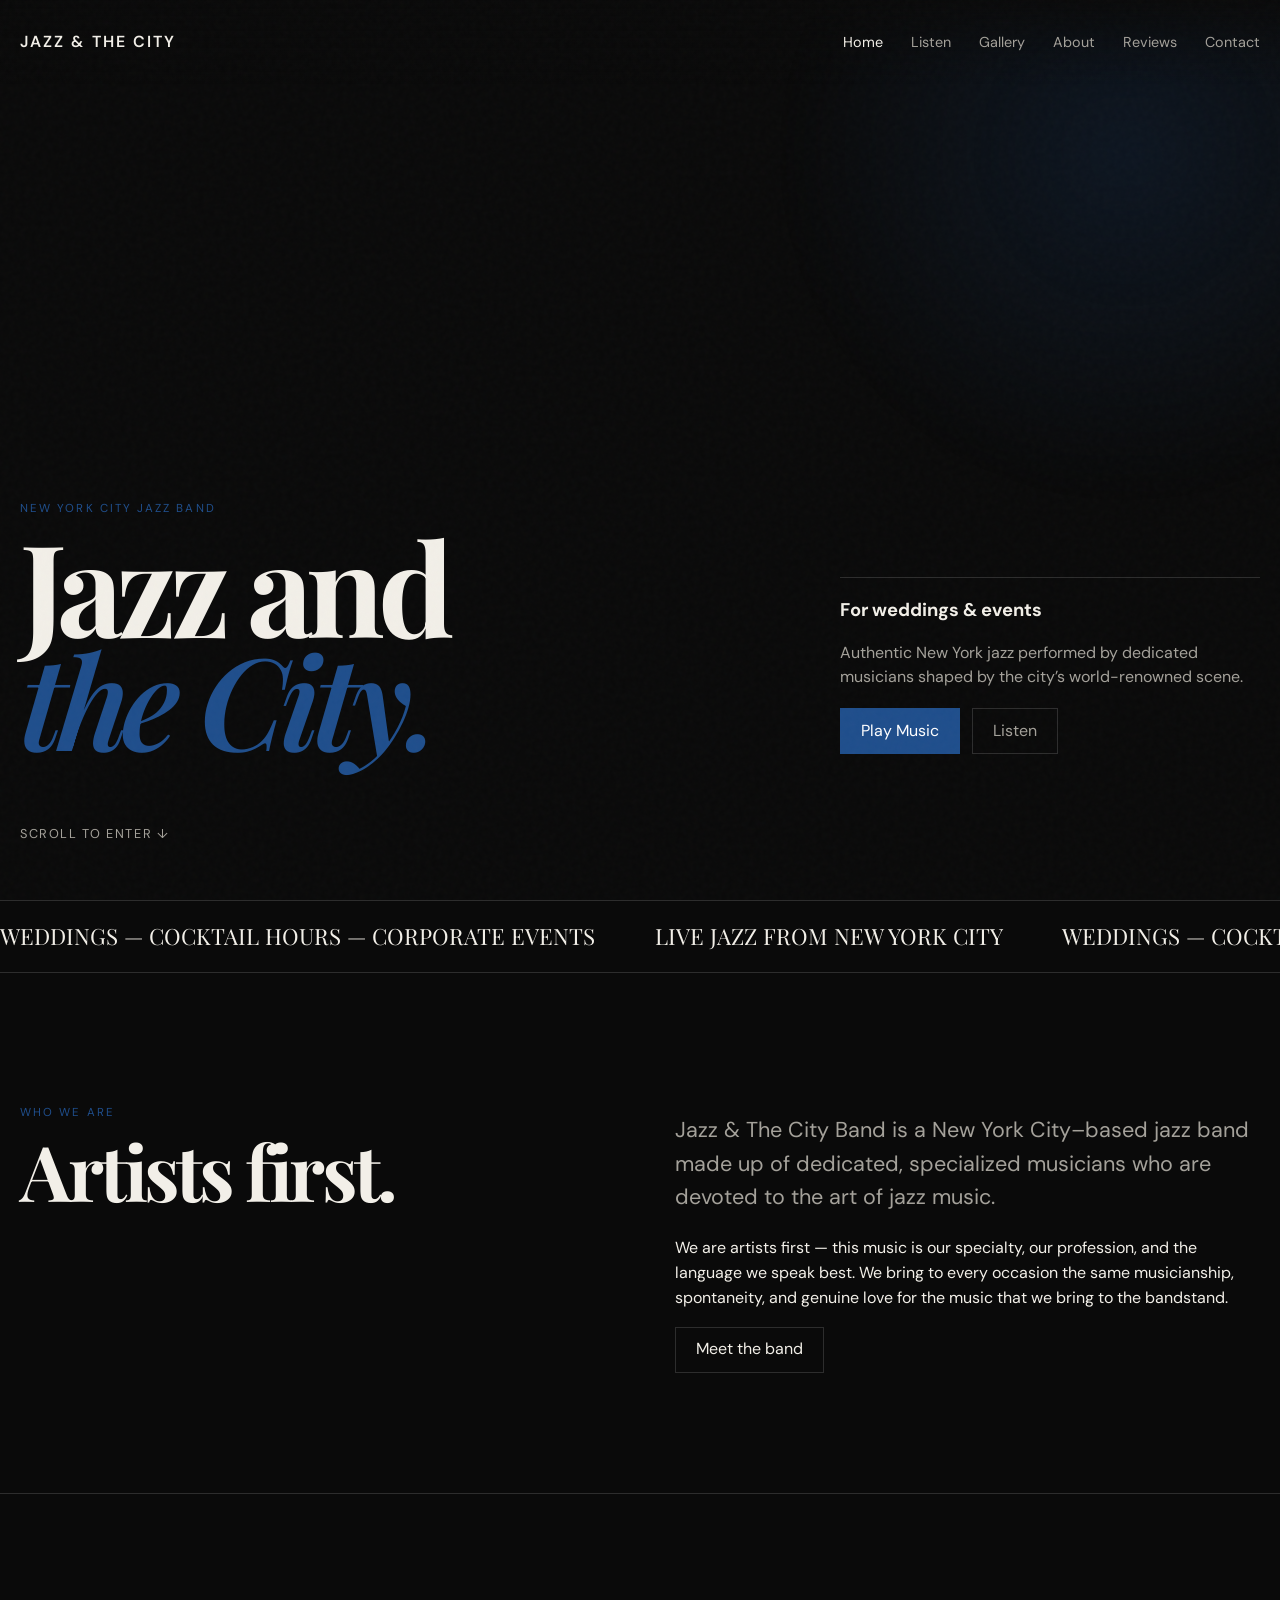
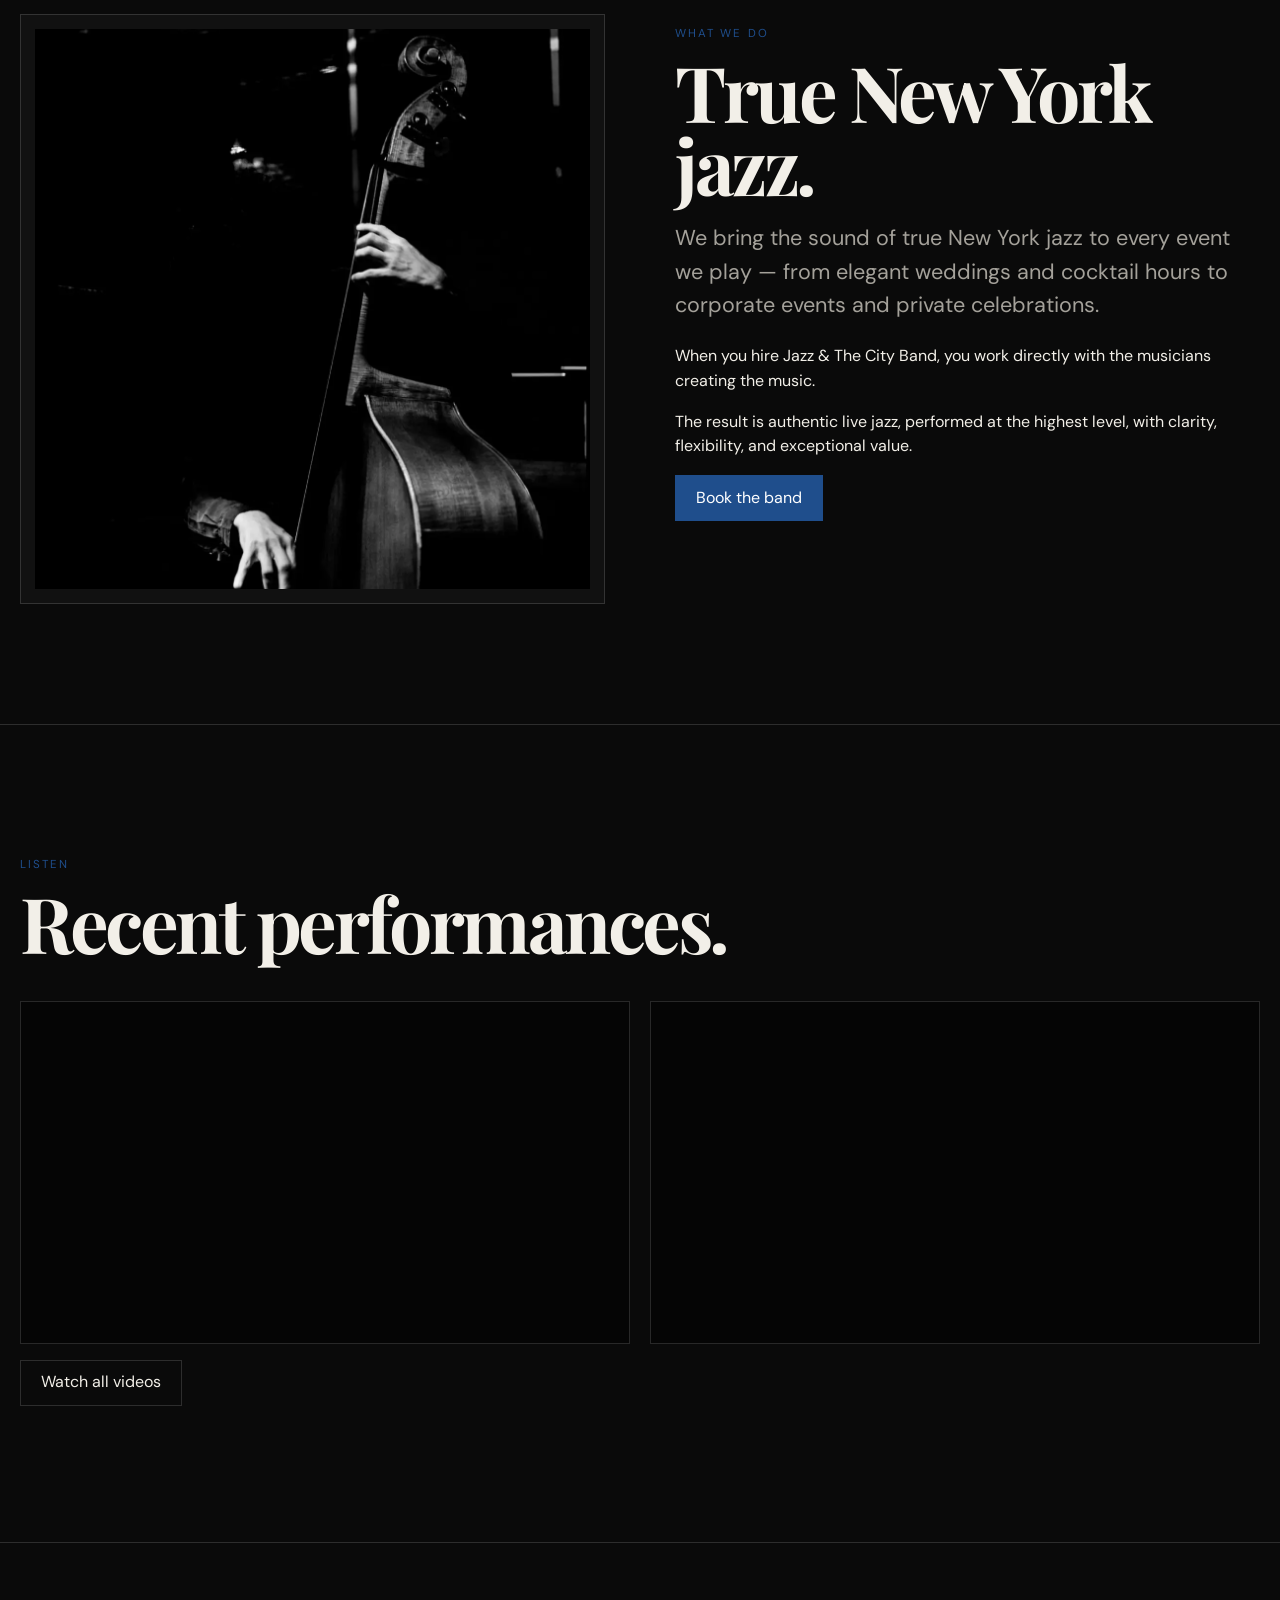
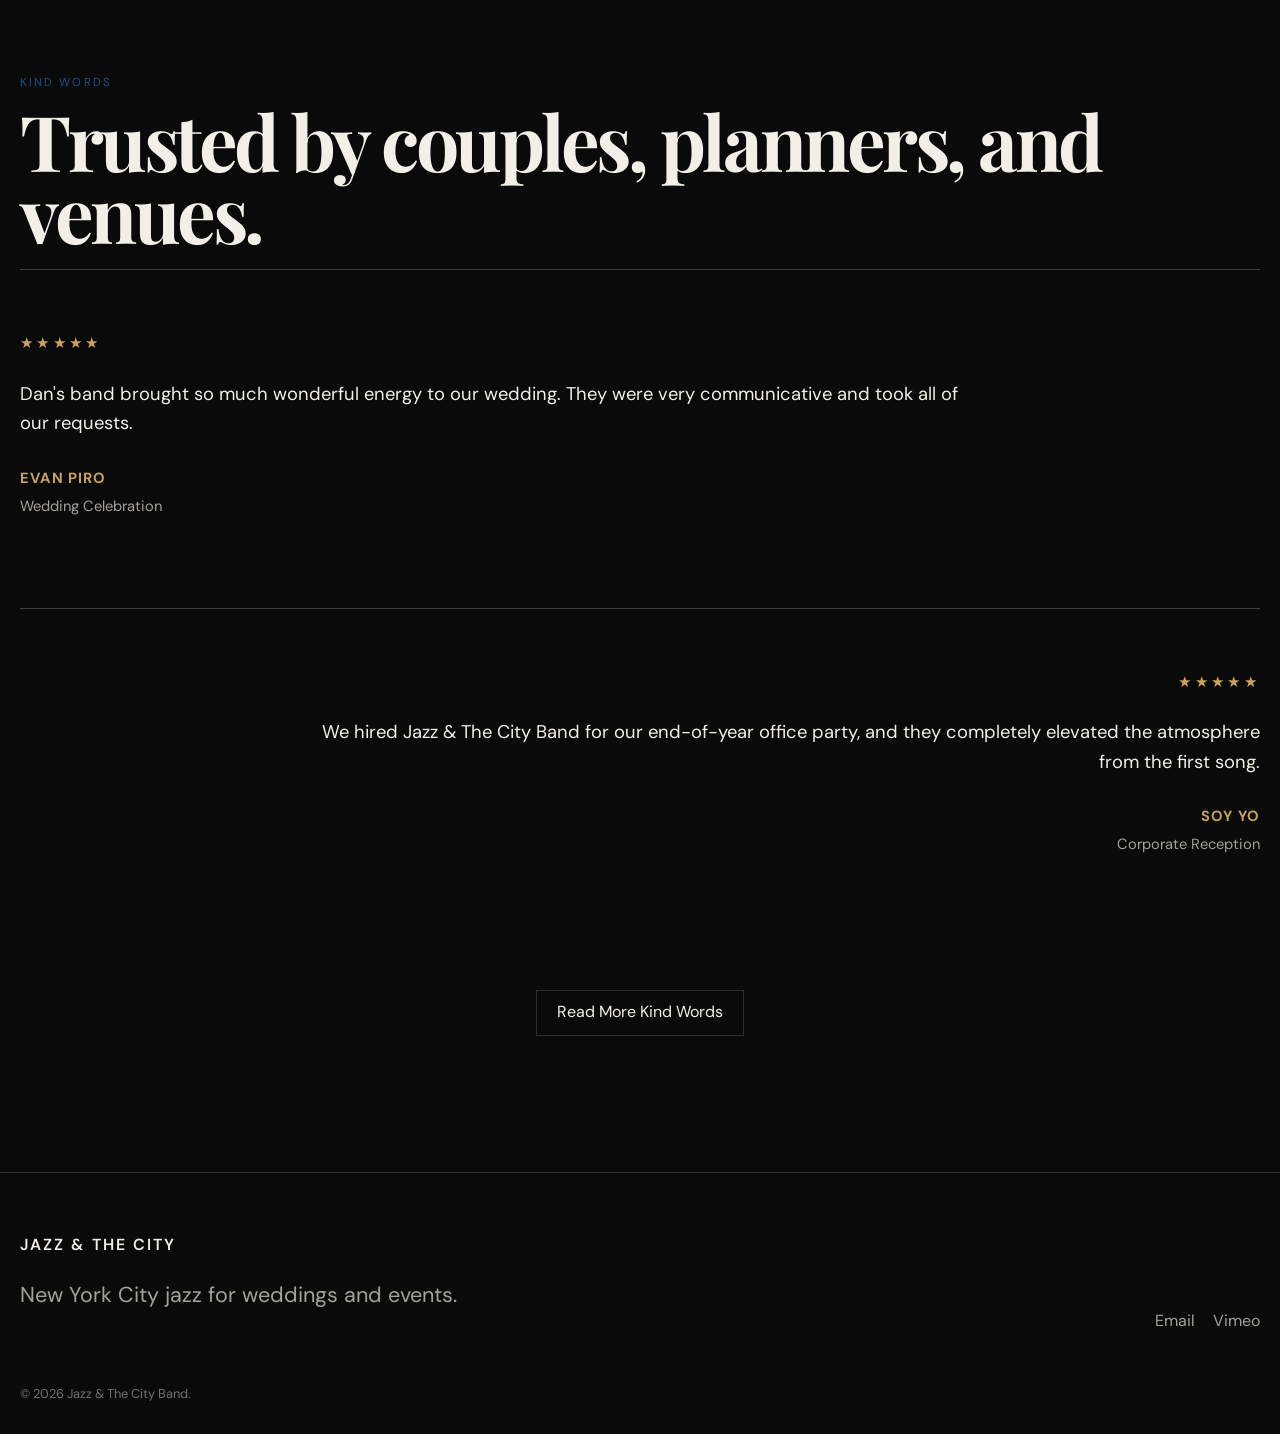
==== index.html @ 4d772189 "Implement responsive hero video functionality Add script to manage hero video playback based on scre" ====
<!doctype html>
<html lang="en">
<head>
  <meta charset="utf-8">

  <meta
    name="viewport"
    content="width=device-width, initial-scale=1, viewport-fit=cover"
  >

  <title>
    Jazz & The City Band | NYC Jazz Band for Weddings & Events
  </title>

  <meta
    name="description"
    content="Jazz & The City Band provides authentic live New York jazz for weddings, cocktail hours, corporate events, and private celebrations throughout NYC and the surrounding area."
  >

  <meta name="robots" content="index, follow">

  <link
    rel="canonical"
    href="https://jazzandthecityband.com/"
  >

  <meta name="theme-color" content="#071b33">

  <!-- Open Graph metadata -->
  <meta property="og:type" content="website">

  <meta
    property="og:site_name"
    content="Jazz & The City Band"
  >

  <meta
    property="og:locale"
    content="en_US"
  >

  <meta
    property="og:url"
    content="https://jazzandthecityband.com/"
  >

  <meta
    property="og:title"
    content="Jazz & The City Band | NYC Jazz for Weddings & Events"
  >

  <meta
    property="og:description"
    content="Authentic New York jazz performed by dedicated musicians for weddings, cocktail hours, corporate events, and private celebrations."
  >

  <!-- Social sharing metadata -->
  <meta
    name="twitter:card"
    content="summary"
  >

  <meta
    name="twitter:title"
    content="Jazz & The City Band | NYC Jazz for Weddings & Events"
  >

  <meta
    name="twitter:description"
    content="Authentic New York jazz for weddings, cocktail hours, corporate events, and private celebrations."
  >

  <!-- Structured data -->
  <script type="application/ld+json">
  {
    "@context": "https://schema.org",
    "@graph": [
      {
        "@type": "MusicGroup",
        "@id": "https://jazzandthecityband.com/#musicgroup",
        "name": "Jazz & The City Band",
        "alternateName": "Jazz And The City Band",
        "url": "https://jazzandthecityband.com/",
        "description": "A New York City jazz ensemble performing authentic live jazz for weddings, cocktail hours, corporate events, and private celebrations.",
        "email": "JazzAndTheCityBand@gmail.com",
        "genre": [
          "Jazz",
          "Swing",
          "Bebop",
          "Traditional Jazz"
        ],
        "areaServed": [
          {
            "@type": "City",
            "name": "New York City"
          },
          {
            "@type": "AdministrativeArea",
            "name": "Long Island"
          },
          {
            "@type": "AdministrativeArea",
            "name": "New York Metropolitan Area"
          }
        ],
        "sameAs": [
          "https://www.google.com/maps/place/Jazz+And+The+City+Band/@40.7705108,-74.890124,8z/data=!3m1!4b1!4m6!3m5!1s0x25c76c343c19d99b:0xcf162343d73b14ca!8m2!3d40.778052!4d-73.5683375!16s%2Fg%2F11ywnckj9x?entry=ttu"
        ],
        "contactPoint": {
          "@type": "ContactPoint",
          "contactType": "booking inquiries",
          "email": "JazzAndTheCityBand@gmail.com",
          "areaServed": "US",
          "availableLanguage": "English"
        }
      },
      {
        "@type": "WebSite",
        "@id": "https://jazzandthecityband.com/#website",
        "url": "https://jazzandthecityband.com/",
        "name": "Jazz & The City Band",
        "description": "New York City jazz for weddings, cocktail hours, corporate events, and private celebrations.",
        "publisher": {
          "@id": "https://jazzandthecityband.com/#musicgroup"
        },
        "inLanguage": "en-US"
      },
      {
        "@type": "WebPage",
        "@id": "https://jazzandthecityband.com/#webpage",
        "url": "https://jazzandthecityband.com/",
        "name": "Jazz & The City Band | NYC Jazz Band for Weddings & Events",
        "description": "Jazz & The City Band provides authentic live New York jazz for weddings, cocktail hours, corporate events, and private celebrations throughout NYC and the surrounding area.",
        "isPartOf": {
          "@id": "https://jazzandthecityband.com/#website"
        },
        "about": {
          "@id": "https://jazzandthecityband.com/#musicgroup"
        },
        "inLanguage": "en-US"
      }
    ]
  }
  </script>

  <link rel="stylesheet" href="assets/css/styles.css">
</head>

<body>
  <header class="site-header">
    <div class="container nav">
      <a
        class="logo"
        href="index.html"
        aria-label="Jazz & The City Band homepage"
      >
        Jazz & The City
      </a>

      <nav
        id="site-navigation"
        class="nav-links"
        aria-label="Main navigation"
      >
        <a
          class="active"
          href="index.html"
          aria-current="page"
        >
          Home
        </a>

        <a href="music.html">Listen</a>
        <a href="gallery.html">Gallery</a>
        <a href="about.html">About</a>
        <a href="reviews.html">Reviews</a>
        <a href="contact.html">Contact</a>
      </nav>

      <button
        class="menu-btn"
        type="button"
        aria-expanded="false"
        aria-controls="site-navigation"
        aria-label="Open menu"
      >
        ☰
      </button>
    </div>
  </header>

  <main>
    <section class="hero">
     <video
  class="hero-video"
  autoplay
  muted
  loop
  playsinline
  preload="none"
  data-desktop-src="assets/video/hero-video.mp4"
  aria-hidden="true"
></video>

      <div
        class="hero-video-overlay"
        aria-hidden="true"
      ></div>

      <div class="container">
        <div class="hero-grid">
          <div class="hero-copy reveal">
            <p class="eyebrow">
              New York City jazz band
            </p>

            <h1 class="display">
              Jazz and<br>
              <em>the City.</em>
            </h1>
          </div>

          <div class="hero-meta reveal">
            <strong>
              For weddings & events
            </strong>

            <p>
              Authentic New York jazz performed by dedicated musicians shaped by the city’s world-renowned scene.
            </p>

            <div class="hero-actions">
              <button
                class="btn primary hero-music-button"
                type="button"
                aria-pressed="false"
                aria-controls="hero-audio"
              >
                Play Music
              </button>

              <a
                class="btn"
                href="music.html"
              >
                Listen
              </a>
            </div>

            <audio
              id="hero-audio"
              loop
              preload="none"
            >
              <source
                src="assets/audio/Not so bluesy after all.mp3"
                type="audio/mpeg"
              >
            </audio>
          </div>
        </div>

        <div class="scroll-note">
          Scroll to enter ↓
        </div>
      </div>
    </section>

    <div
      class="marquee"
      aria-label="Jazz & The City Band services"
    >
      <div class="marquee-track">
        <span>
          WEDDINGS — COCKTAIL HOURS — CORPORATE EVENTS
        </span>

        <span>
          LIVE JAZZ FROM NEW YORK CITY
        </span>

        <span aria-hidden="true">
          WEDDINGS — COCKTAIL HOURS — CORPORATE EVENTS
        </span>

        <span aria-hidden="true">
          LIVE JAZZ FROM NEW YORK CITY
        </span>
      </div>
    </div>

    <section aria-labelledby="who-we-are-heading">
      <div class="container split">
        <div class="reveal">
          <p class="eyebrow">
            Who we are
          </p>

          <h2
            id="who-we-are-heading"
            class="section-title"
          >
            Artists first.
          </h2>
        </div>

        <div class="reveal">
          <p class="lead">
            Jazz & The City Band is a New York City–based jazz band made up of dedicated, specialized musicians who are devoted to the art of jazz music.
          </p>

          <p>
            We are artists first — this music is our specialty, our profession, and the language we speak best. We bring to every occasion the same musicianship, spontaneity, and genuine love for the music that we bring to the bandstand.
          </p>

          <a
            class="btn"
            href="about.html"
          >
            Meet the band
          </a>
        </div>
      </div>
    </section>

    <section
      class="rule"
      aria-labelledby="what-we-do-heading"
    >
      <div class="container split">
        <div class="photo-card reveal">
          <img
            src="assets/images/upright-bass-black-and-white.webp"
            alt="Upright bass player performing live jazz in New York City"
            loading="lazy"
            decoding="async"
          >
        </div>

        <div class="reveal">
          <p class="eyebrow">
            What we do
          </p>

          <h2
            id="what-we-do-heading"
            class="section-title"
          >
            True New York jazz.
          </h2>

          <p class="lead">
            We bring the sound of true New York jazz to every event we play — from elegant weddings and cocktail hours to corporate events and private celebrations.
          </p>

          <p>
            When you hire Jazz & The City Band, you work directly with the musicians creating the music.
          </p>

          <p>
            The result is authentic live jazz, performed at the highest level, with clarity, flexibility, and exceptional value.
          </p>

          <a
            class="btn primary"
            href="contact.html"
          >
            Book the band
          </a>
        </div>
      </div>
    </section>

    <section
      class="rule"
      aria-labelledby="performances-heading"
    >
      <div class="container">
        <div class="reveal">
          <p class="eyebrow">
            Listen
          </p>

          <h2
            id="performances-heading"
            class="section-title"
          >
            Recent performances.
          </h2>
        </div>

        <div class="video-grid">
          <div class="video-card reveal">
            <iframe
              src="https://player.vimeo.com/video/1147183994"
              title="Jazz & The City Band live jazz performance"
              loading="lazy"
              allow="autoplay; fullscreen; picture-in-picture"
              allowfullscreen
            ></iframe>
          </div>

          <div class="video-card reveal">
            <iframe
              src="https://player.vimeo.com/video/1133306141"
              title="Jazz & The City Band New York jazz performance"
              loading="lazy"
              allow="autoplay; fullscreen; picture-in-picture"
              allowfullscreen
            ></iframe>
          </div>
        </div>

        <p class="reveal">
          <a
            class="btn"
            href="music.html"
          >
            Watch all videos
          </a>
        </p>
      </div>
    </section>

    <section
      class="rule"
      aria-labelledby="reviews-heading"
    >
      <div class="container">
        <div class="reveal">
          <p class="eyebrow">
            Kind Words
          </p>

          <h2
            id="reviews-heading"
            class="section-title"
          >
            Trusted by couples, planners, and venues.
          </h2>
        </div>

        <div class="reviews-list">
          <article class="review-card reveal">
            <div
              class="review-stars"
              aria-label="5 out of 5 stars"
            >
              <span aria-hidden="true">★★★★★</span>
            </div>

            <blockquote>
              Dan's band brought so much wonderful energy to our wedding. They were very communicative and took all of our requests.
            </blockquote>

            <div class="review-credit">
              <strong>Evan Piro</strong>
              <span>Wedding Celebration</span>
            </div>
          </article>

          <article class="review-card reveal">
            <div
              class="review-stars"
              aria-label="5 out of 5 stars"
            >
              <span aria-hidden="true">★★★★★</span>
            </div>

            <blockquote>
              We hired Jazz & The City Band for our end-of-year office party, and they completely elevated the atmosphere from the first song.
            </blockquote>

            <div class="review-credit">
              <strong>Soy Yo</strong>
              <span>Corporate Reception</span>
            </div>
          </article>
        </div>

        <p style="text-align: center; margin-top: 2rem;">
          <a
            class="btn"
            href="reviews.html"
          >
            Read More Kind Words
          </a>
        </p>
      </div>
    </section>
  </main>

  <footer>
    <div class="container">
      <div class="footer-grid">
        <div>
          <div class="logo">
            Jazz & The City
          </div>

          <p class="lead">
            New York City jazz for weddings and events.
          </p>
        </div>

        <div
          class="socials"
          aria-label="Contact and social links"
        >
          <a href="mailto:JazzAndTheCityBand@gmail.com">
            Email
          </a>

          <a
            href="https://vimeo.com/1147183994"
            target="_blank"
            rel="noopener noreferrer"
          >
            Vimeo
          </a>
        </div>
      </div>

      <div class="copyright">
        © 2026 Jazz & The City Band.
      </div>
    </div>
  </footer>

  <script src="assets/js/main.js"></script>

<script>
  document.addEventListener("DOMContentLoaded", function () {
    const heroVideo = document.querySelector(".hero-video");
    const desktopQuery = window.matchMedia("(min-width: 801px)");

    if (!heroVideo) {
      return;
    }

    function updateHeroVideo() {
      if (desktopQuery.matches) {
        if (!heroVideo.getAttribute("src")) {
          heroVideo.setAttribute(
            "src",
            heroVideo.dataset.desktopSrc
          );

          heroVideo.load();

          const playPromise = heroVideo.play();

          if (playPromise !== undefined) {
            playPromise.catch(function () {
              // Autoplay may be blocked by the browser.
            });
          }
        }
      } else {
        heroVideo.pause();
        heroVideo.removeAttribute("src");
        heroVideo.load();
      }
    }

    updateHeroVideo();

    if (desktopQuery.addEventListener) {
      desktopQuery.addEventListener("change", updateHeroVideo);
    } else {
      desktopQuery.addListener(updateHeroVideo);
    }
  });
</script>
</body>
</html>
---- assets/css/styles.css ----
@import url('https://fonts.googleapis.com/css2?family=DM+Sans:wght@400;500;600&family=Playfair+Display:ital,wght@0,600;1,600&display=swap');

:root {
  --bg: #0a0a0a;
  --surface: #111111;
  --text: #f2efe8;
  --muted: #a4a19a;
  --line: rgba(255,255,255,.14);
  --accent: #1f4e8c;
  --max: 1240px;
}

* { box-sizing: border-box; }
html { scroll-behavior: smooth; }
body {
  margin: 0;
  background: var(--bg);
  color: var(--text);
  font-family: "DM Sans", sans-serif;
  line-height: 1.55;
  overflow-x: hidden;
}
body::before {
  content: "";
  position: fixed;
  inset: 0;
  pointer-events: none;
  opacity: .035;
  background-image: url("data:image/svg+xml,%3Csvg viewBox='0 0 180 180' xmlns='http://www.w3.org/2000/svg'%3E%3Cfilter id='n'%3E%3CfeTurbulence type='fractalNoise' baseFrequency='.9' numOctaves='4' stitchTiles='stitch'/%3E%3C/filter%3E%3Crect width='100%25' height='100%25' filter='url(%23n)' opacity='.7'/%3E%3C/svg%3E");
  z-index: 20;
}

a { color: inherit; text-decoration: none; }
img { width: 100%; display: block; }
button, input, textarea { font: inherit; }

.container { width: min(calc(100% - 40px), var(--max)); margin-inline: auto; }
.eyebrow { text-transform: uppercase; letter-spacing: .18em; font-size: .72rem; color: var(--accent); }
.display { font-family: "Playfair Display", serif; font-size: clamp(3.6rem, 10vw, 9rem); line-height: .88; letter-spacing: -.055em; margin: 0; }
.section-title { font-family: "Playfair Display", serif; font-size: clamp(2.6rem, 6vw, 5.8rem); line-height: .95; letter-spacing: -.045em; margin: 0; }
.lead { max-width: 720px; color: var(--muted); font-size: clamp(1.05rem, 2vw, 1.35rem); }

.site-header {
  position: fixed;
  inset: 0 0 auto;
  z-index: 15;
  background: linear-gradient(to bottom, rgba(10,10,10,.92), rgba(10,10,10,.35), transparent);
  transition: .35s ease;
}
.site-header.scrolled { backdrop-filter: blur(14px); background: rgba(10,10,10,.82); border-bottom: 1px solid var(--line); }
.nav { height: 84px; display: flex; align-items: center; justify-content: space-between; }
.logo { font-weight: 600; letter-spacing: .13em; text-transform: uppercase; }
.nav-links { display: flex; gap: 28px; font-size: .9rem; }
.nav-links a { color: var(--muted); transition: color .2s ease; }
.nav-links a:hover, .nav-links a.active { color: var(--text); }
.menu-btn { display: none; background: none; color: var(--text); border: 0; font-size: 1.35rem; }

.hero {
  min-height: 100vh;
  display: grid;
  align-items: end;
  padding: 150px 0 56px;
  position: relative;
  overflow: hidden;
  isolation: isolate;
}
.hero-video {
  position: absolute;
  inset: 0;
  z-index: -3;

  width: 100%;
  height: 100%;

  object-fit: cover;
  object-position: center center;

  background: #0a0a0a;
}

.hero-video-overlay {
  position: absolute;
  inset: 0;
  z-index: -2;

  background:
    linear-gradient(
      to bottom,
      rgba(10,10,10,.35) 0%,
      rgba(10,10,10,.42) 38%,
      rgba(10,10,10,.82) 100%
    ),
    linear-gradient(
      to right,
      rgba(10,10,10,.72) 0%,
      rgba(10,10,10,.38) 48%,
      rgba(10,10,10,.48) 100%
    );
}
.hero::after {
  content: ""; position: absolute; width: 60vw; height: 60vw; border-radius: 50%;
  background: radial-gradient(circle, rgba(31,78,140,.18), transparent 63%);
  right: -18vw; top: -18vw; filter: blur(15px);
}
.hero-grid { display: grid; grid-template-columns: 1.3fr .7fr; align-items: end; gap: 40px; position: relative; z-index: 1; }
.hero-copy .display em { color: var(--accent); font-weight: 600; }
.hero-meta { border-top: 1px solid var(--line); padding-top: 18px; color: var(--muted); }
.hero-meta strong { color: var(--text); display: block; margin-bottom: 8px; font-size: 1.15rem; }
.scroll-note { margin-top: 70px; color: var(--muted); font-size: .8rem; letter-spacing: .12em; text-transform: uppercase; }

.marquee { border-block: 1px solid var(--line); overflow: hidden; white-space: nowrap; }
.marquee-track { display: inline-block; padding: 18px 0; animation: marquee 24s linear infinite; font-family: "Playfair Display", serif; font-size: 1.4rem; }
.marquee-track span { margin-right: 54px; }
@keyframes marquee { to { transform: translateX(-50%); } }

section { padding: 120px 0; }
.split { display: grid; grid-template-columns: 1fr 1fr; gap: 70px; align-items: start; }
.rule { border-top: 1px solid var(--line); }

.art-card { position: relative; min-height: 620px; background: #171717; overflow: hidden; }
.art-card::before {
  content: ""; position: absolute; inset: 0;
  background:
    linear-gradient(135deg, transparent 0 40%, rgba(31,78,140,.8) 40% 42%, transparent 42%),
    radial-gradient(circle at 70% 30%, #3b3b3b 0 11%, transparent 12%),
    radial-gradient(circle at 40% 60%, #232323 0 22%, transparent 23%),
    linear-gradient(145deg, #181818, #050505);
  transform: scale(1.05); transition: transform .8s ease;
}
.art-card:hover::before { transform: scale(1.12); }
.art-card .caption { position: absolute; inset: auto 24px 24px; display: flex; justify-content: space-between; color: var(--muted); font-size: .78rem; text-transform: uppercase; letter-spacing: .1em; }

.release-grid { display: grid; grid-template-columns: repeat(3, 1fr); gap: 18px; margin-top: 46px; }
.release { background: var(--surface); border: 1px solid var(--line); padding: 18px; transition: transform .3s ease, border-color .3s ease; }
.release:hover { transform: translateY(-7px); border-color: rgba(31,78,140,.55); }
.cover { aspect-ratio: 1; margin-bottom: 20px; background: linear-gradient(145deg,#1a1a1a,#333); position: relative; overflow: hidden; }
.cover::before { content: ""; position: absolute; width: 72%; height: 72%; border: 1px solid rgba(255,255,255,.25); border-radius: 50%; left: 14%; top: 14%; }
.cover::after { content: ""; position: absolute; width: 16%; height: 16%; background: var(--accent); border-radius: 50%; left: 42%; top: 42%; box-shadow: 0 0 80px rgba(31,78,140,.55); }
.release h3 { margin: 0 0 4px; }
.release p { margin: 0; color: var(--muted); font-size: .9rem; }

.tour-list { margin-top: 42px; }
.tour-row { display: grid; grid-template-columns: 100px 1fr 1fr auto; gap: 20px; align-items: center; padding: 22px 0; border-top: 1px solid var(--line); }
.tour-row:last-child { border-bottom: 1px solid var(--line); }
.date { font-family: "Playfair Display", serif; font-size: 1.55rem; }
.place, .venue { color: var(--muted); }
.btn { display: inline-flex; align-items: center; justify-content: center; min-height: 46px; padding: 0 20px; border: 1px solid var(--line); transition: .25s ease; }
.btn:hover { background: var(--accent); color: #ffffff; border-color: var(--accent); }
.btn.primary { background: var(--accent); color: #ffffff; border-color: var(--accent); }
.btn.primary:hover { background: transparent; color: var(--text); }

.gallery-grid { display: grid; grid-template-columns: repeat(12, 1fr); gap: 16px; margin-top: 42px; }
.gallery-item { min-height: 320px; background: #171717; position: relative; overflow: hidden; }
.gallery-item::before { content: ""; position: absolute; inset: 0; background: var(--art); transition: transform .7s ease, filter .7s ease; }
.gallery-item:hover::before { transform: scale(1.06); filter: contrast(1.2); }
.gallery-item:nth-child(1) { grid-column: span 7; --art: linear-gradient(150deg,#0f0f0f,#5b5b5b 55%,#101010); }
.gallery-item:nth-child(2) { grid-column: span 5; --art: radial-gradient(circle at 30% 30%,#1f4e8c 0 8%,transparent 9%),linear-gradient(135deg,#111,#3a3a3a); }
.gallery-item:nth-child(3) { grid-column: span 4; --art: linear-gradient(35deg,#111 0 45%,#2f2f2f 46% 55%,#0a0a0a 56%); }
.gallery-item:nth-child(4) { grid-column: span 8; --art: radial-gradient(ellipse at 65% 45%,#555 0 18%,transparent 19%),linear-gradient(145deg,#090909,#282828); }

.page-hero { padding: 170px 0 80px; border-bottom: 1px solid var(--line); }
.page-hero .display { max-width: 1000px; }
.content-grid { display: grid; grid-template-columns: .65fr 1.35fr; gap: 70px; }
.prose { font-size: 1.15rem; color: #d4d1ca; }
.prose p:first-child { font-size: 1.55rem; color: var(--text); }

.embed-wrap { margin-top: 42px; border: 1px solid var(--line); background: var(--surface); padding: 18px; }
.embed-placeholder { min-height: 180px; display: grid; place-items: center; text-align: center; color: var(--muted); border: 1px dashed var(--line); }

.contact-form { display: grid; gap: 18px; }
.contact-form input, .contact-form textarea { width: 100%; background: transparent; border: 0; border-bottom: 1px solid var(--line); color: var(--text); padding: 16px 2px; outline: none; }
.contact-form input:focus, .contact-form textarea:focus { border-color: var(--accent); }
.contact-form textarea { min-height: 150px; resize: vertical; }

footer { padding: 60px 0 30px; border-top: 1px solid var(--line); }
.footer-grid { display: grid; grid-template-columns: 1fr auto; gap: 30px; align-items: end; }
.socials { display: flex; gap: 18px; color: var(--muted); }
.copyright { margin-top: 50px; color: #707070; font-size: .8rem; }

.reveal { opacity: 0; transform: translateY(30px); transition: opacity .8s ease, transform .8s ease; }
.reveal.visible { opacity: 1; transform: none; }

@media (max-width: 800px) {
  .nav-links { position: fixed; inset: 84px 0 auto; background: rgba(10,10,10,.97); padding: 28px 20px; flex-direction: column; transform: translateY(-150%); transition: .35s ease; border-bottom: 1px solid var(--line); }
  .nav-links.open { transform: none; }
  .menu-btn { display: block; }
  .hero-grid, .split, .content-grid, .footer-grid { grid-template-columns: 1fr; }
  .hero-meta { margin-top: 50px; }
  .release-grid { grid-template-columns: 1fr; }
  .tour-row { grid-template-columns: 80px 1fr; }
  .tour-row .venue { grid-column: 2; }
  .tour-row .btn { grid-column: 2; justify-self: start; }
  .gallery-item { grid-column: span 12 !important; min-height: 260px; }
  section { padding: 88px 0; }
}

/* Jazz & The City media */
.photo-card { max-width: 620px; background: var(--surface); border: 1px solid var(--line); padding: 14px; }
.photo-card img { max-height: 560px; object-fit: cover; }
.photo-card.portrait { max-width: 480px; }
.video-grid { display: grid; grid-template-columns: repeat(2, minmax(0, 1fr)); gap: 20px; margin-top: 42px; }
.video-card { position: relative; aspect-ratio: 16 / 9; background: #050505; border: 1px solid var(--line); overflow: hidden; }
.video-card iframe { position: absolute; inset: 0; width: 100%; height: 100%; border: 0; }
.video-stack { display: grid; gap: 72px; max-width: 980px; margin-inline: auto; }
.video-feature h2 { font-family: "Playfair Display", serif; font-size: clamp(1.5rem, 3vw, 2.7rem); margin: 16px 0 0; }
.real-gallery { display: grid; grid-template-columns: repeat(3, minmax(0, 1fr)); gap: 22px; align-items: start; }
.real-gallery figure { margin: 0; background: var(--surface); border: 1px solid var(--line); padding: 10px; }
.real-gallery figure.wide { grid-column: span 2; }
.real-gallery img { width: 100%; max-height: 420px; object-fit: contain; background: #050505; }
.form-row { display: grid; grid-template-columns: 1fr 1fr; gap: 22px; }
.text-link { border-bottom: 1px solid var(--accent); }
@media (max-width: 800px) {
  .video-grid, .real-gallery, .form-row { grid-template-columns: 1fr; }
  .real-gallery figure.wide { grid-column: auto; }
  .real-gallery img { max-height: 340px; }
}

/* iPhone safe-area + mobile navigation hardening */
:root {
  --safe-top: env(safe-area-inset-top, 0px);
  --safe-right: env(safe-area-inset-right, 0px);
  --safe-bottom: env(safe-area-inset-bottom, 0px);
  --safe-left: env(safe-area-inset-left, 0px);
  --nav-height: 84px;
}

.site-header {
  padding-top: var(--safe-top);
  padding-left: var(--safe-left);
  padding-right: var(--safe-right);
}

.nav { min-height: var(--nav-height); height: var(--nav-height); }
.menu-btn {
  min-width: 44px;
  min-height: 44px;
  align-items: center;
  justify-content: center;
  cursor: pointer;
  touch-action: manipulation;
  -webkit-tap-highlight-color: transparent;
}

body.menu-open { overflow: hidden; }

@media (max-width: 800px) {
  .container {
    width: min(calc(100% - 32px - var(--safe-left) - var(--safe-right)), var(--max));
  }

  .nav-links {
    inset: calc(var(--safe-top) + var(--nav-height)) 0 0;
    height: calc(100dvh - var(--safe-top) - var(--nav-height));
    padding:
      28px calc(20px + var(--safe-right))
      calc(32px + var(--safe-bottom))
      calc(20px + var(--safe-left));
    overflow-y: auto;
    overscroll-behavior: contain;
    -webkit-overflow-scrolling: touch;
    transform: translateY(-110%);
    visibility: hidden;
    pointer-events: none;
  }

  .nav-links.open {
    transform: none;
    visibility: visible;
    pointer-events: auto;
  }

  .nav-links a {
    display: flex;
    align-items: center;
    min-height: 48px;
    font-size: 1.15rem;
  }

  .menu-btn { display: inline-flex; }
  .hero { min-height: 100svh; }
  footer { padding-bottom: calc(30px + var(--safe-bottom)); }
}
/* Floating inquiry button */
.floating-inquiry {
  position: fixed;
  right: calc(28px + var(--safe-right));
  bottom: calc(28px + var(--safe-bottom));
  z-index: 30;

  display: inline-flex;
  align-items: center;
  justify-content: center;
  gap: 10px;

  min-height: 50px;
  padding: 0 22px;

  border: 1px solid rgba(255,255,255,.14);
  border-radius: 999px;

  background: var(--accent);
  color: #ffffff;

  font-size: .9rem;
  font-weight: 500;
  letter-spacing: .01em;

  box-shadow: 0 14px 40px rgba(0,0,0,.38);

  opacity: 0;
  visibility: hidden;
  pointer-events: none;

  transform: translateY(18px);

  transition:
    opacity .3s ease,
    transform .3s ease,
    visibility .3s ease,
    background .25s ease,
    box-shadow .25s ease;
}

.floating-inquiry.visible {
  opacity: 1;
  visibility: visible;
  pointer-events: auto;
  transform: translateY(0);
}

.floating-inquiry:hover,
.floating-inquiry:focus-visible {
  background: #2860a8;
  box-shadow: 0 18px 48px rgba(0,0,0,.48);
  transform: translateY(-2px);
}

.floating-inquiry-arrow {
  transition: transform .25s ease;
}

.floating-inquiry:hover .floating-inquiry-arrow,
.floating-inquiry:focus-visible .floating-inquiry-arrow {
  transform: translateX(3px);
}

@media (max-width: 800px) {
  .floating-inquiry {
    right: auto;
    left: 50%;
    bottom: calc(18px + var(--safe-bottom));

    width: min(calc(100% - 32px), 360px);

    transform: translate(-50%, 18px);
  }

  .floating-inquiry.visible {
    transform: translate(-50%, 0);
  }

  .floating-inquiry:hover,
  .floating-inquiry:focus-visible {
    transform: translate(-50%, -2px);
  }
}

@media (prefers-reduced-motion: reduce) {
  .floating-inquiry,
  .floating-inquiry-arrow {
    transition: none;
  }
}
/* Mobile hero video fix */
@media (max-width: 800px) {
  .hero {
    min-height: 100svh;
    position: relative;
    overflow: hidden;
  }

  .hero-video {
    position: absolute;
    inset: 0;
    width: 100%;
    height: 100%;
    object-fit: cover;
    object-position: center center;
    display: block;
    pointer-events: none;
  }

  .hero-video::-webkit-media-controls {
    display: none !important;
  }

  .hero-video::-webkit-media-controls-start-playback-button {
    display: none !important;
    -webkit-appearance: none;
  }

  .hero-video-overlay {
    position: absolute;
    inset: 0;
  }

  .hero > .container {
    position: relative;
    z-index: 2;
  }
}
/* Homepage hero music controls */
.hero-actions {
  display: flex;
  flex-wrap: wrap;
  gap: 12px;
  margin-top: 18px;
}

.hero-music-button {
  cursor: pointer;
}

@media (max-width: 800px) {
  .hero-actions {
    align-items: stretch;
  }

  .hero-actions .btn {
    min-width: 145px;
  }
}
/* iPhone safe-area: blurred continuation of navbar */
@supports (padding-top: env(safe-area-inset-top)) {
  .site-header::before {
    content: "";
    position: absolute;
    top: 0;
    left: 0;
    right: 0;

    height: var(--safe-top);

    background: rgba(10, 10, 10, .82);
    backdrop-filter: blur(14px);
    -webkit-backdrop-filter: blur(14px);

    pointer-events: none;
    z-index: 0;
  }

  .site-header .nav {
    position: relative;
    z-index: 1;
  }
}

/* =========================
   KIND WORDS / REVIEWS PAGE
   ========================= */

.reviews-list {
  display: grid;
  gap: 28px;
  padding-top: 20px;
  padding-bottom: 40px;
}

.review-card {
  border-top: 1px solid rgba(255, 255, 255, 0.22);
  padding: 42px 0;
}

.review-stars {
  font-size: 0.95rem;
  letter-spacing: 0.22em;
  margin-bottom: 24px;
}

.review-card blockquote {
  max-width: 950px;
  margin: 0;
  font-family: var(--serif);
  font-size: clamp(1.7rem, 3.6vw, 3.25rem);
  line-height: 1.15;
  font-weight: 400;
}

.review-card blockquote::before,
.review-card blockquote::after {
  content: "";
}

.review-credit {
  display: flex;
  flex-direction: column;
  gap: 5px;
  margin-top: 28px;
}

.review-credit strong {
  font-size: 0.92rem;
  letter-spacing: 0.08em;
  text-transform: uppercase;
}

.review-credit span {
  color: var(--muted);
  font-size: 0.92rem;
}

.reviews-google {
  padding-top: 80px;
  padding-bottom: 100px;
}

@media (min-width: 800px) {
  .review-card {
    padding: 62px 0;
  }

  .review-credit {
    align-items: flex-end;
    text-align: right;
  }

  .review-card:nth-child(even) blockquote {
    margin-left: auto;
    text-align: right;
  }

  .review-card:nth-child(even) .review-stars {
    text-align: right;
  }

  .review-card:nth-child(odd) .review-credit {
    align-items: flex-start;
    text-align: left;
  }
}

@media (max-width: 799px) {
  .reviews-list {
    gap: 0;
  }

  .review-card {
    padding: 36px 0;
  }

  .review-card blockquote {
    font-size: clamp(1.55rem, 7vw, 2.25rem);
  }

  .reviews-google {
    padding-top: 60px;
    padding-bottom: 60px;
  }
}
/* Reviews page: smaller review text and gold accents only */

.review-card blockquote {
  font-size: 1.15rem !important;
  line-height: 1.6;
}

.review-card .review-stars {
  color: #c9a35b;
}

.review-card .review-credit strong {
  color: #c9a35b;
}
@media (max-width: 800px) {
  .hero-video,
  .hero-video-overlay {
    display: none;
  }
}
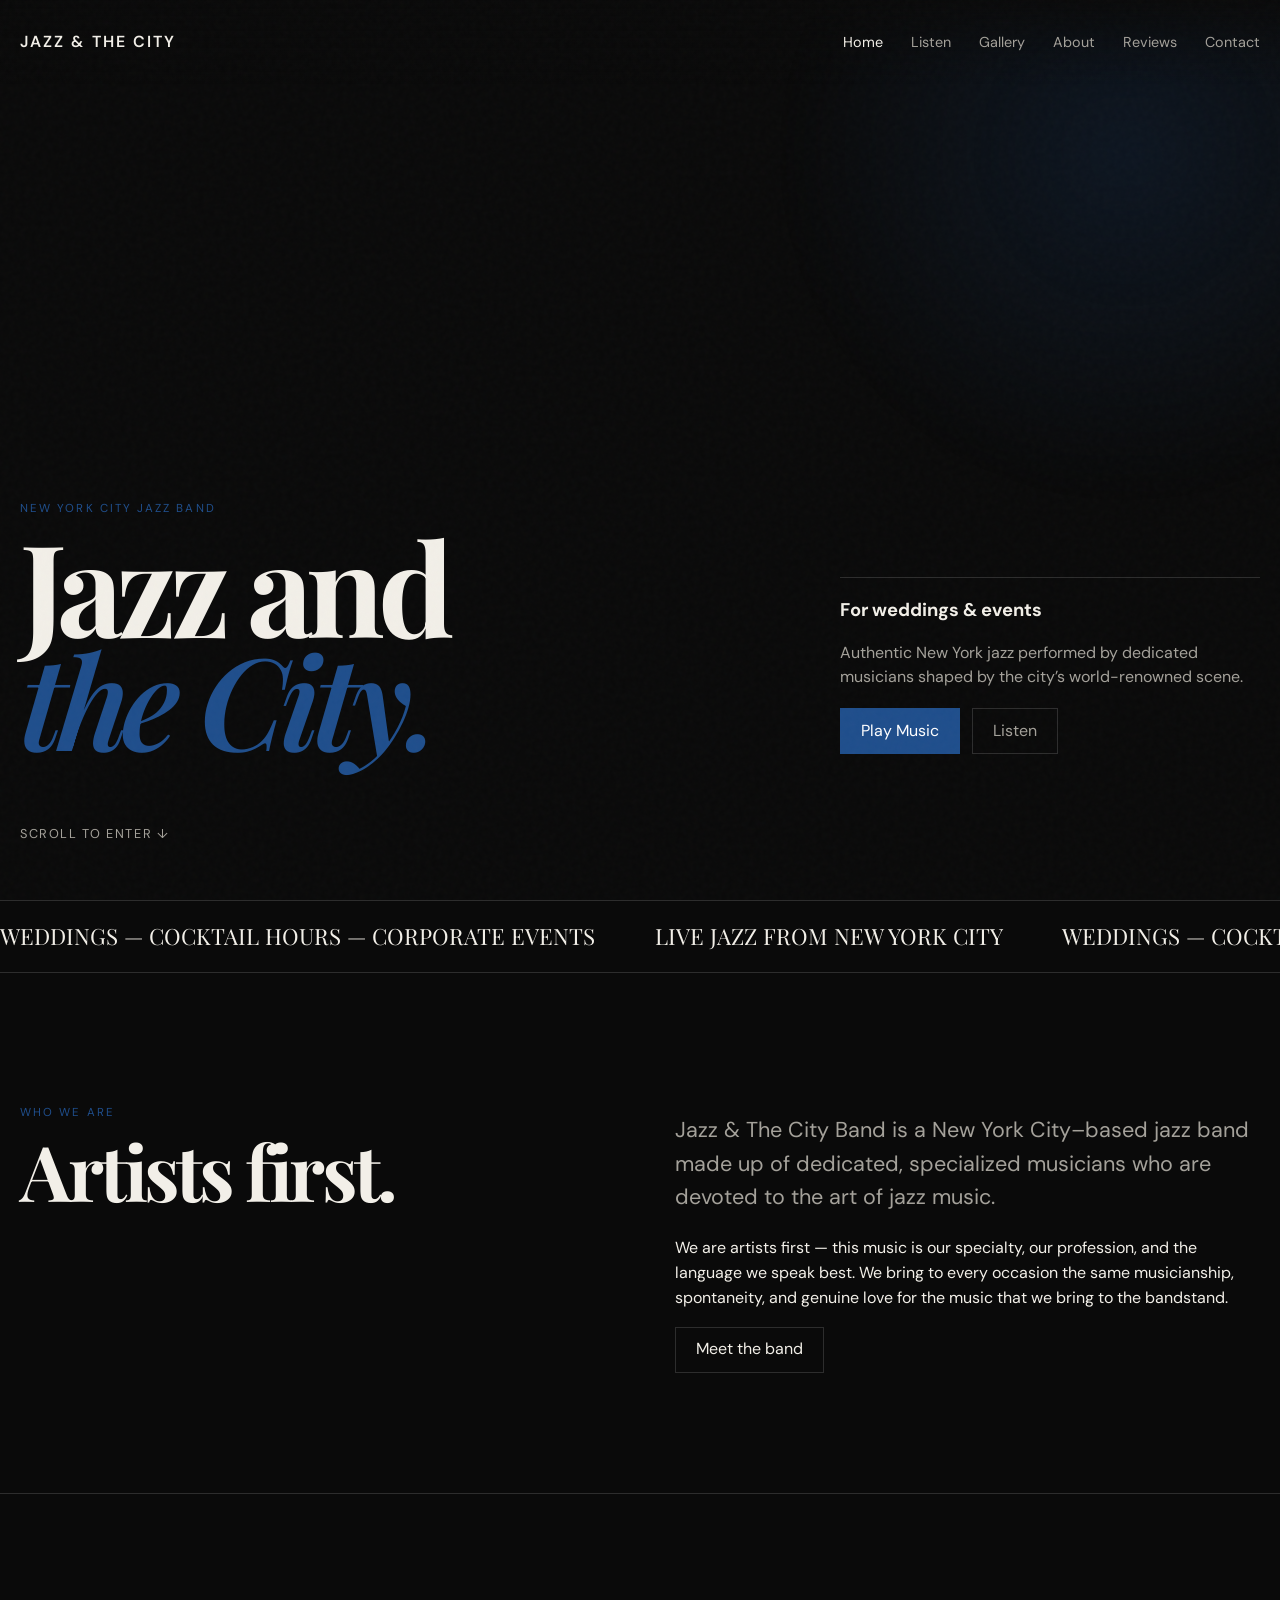
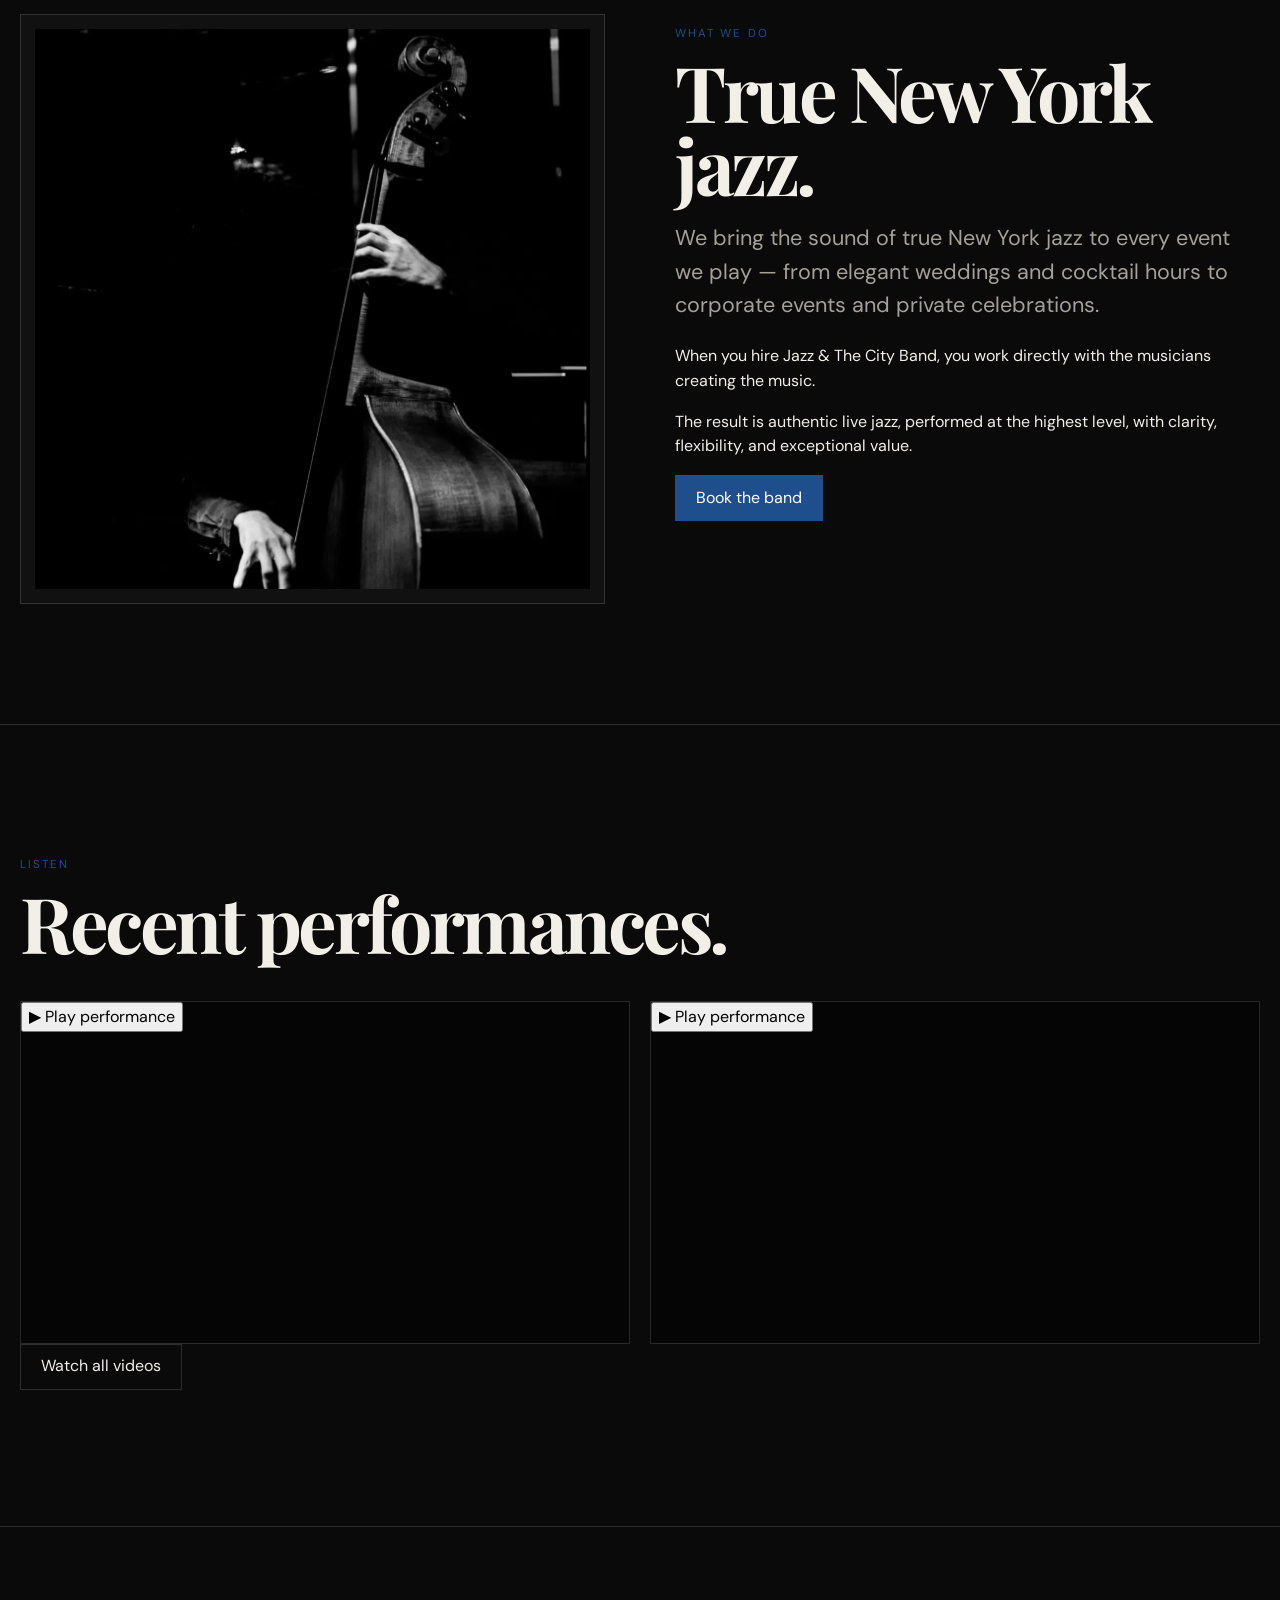
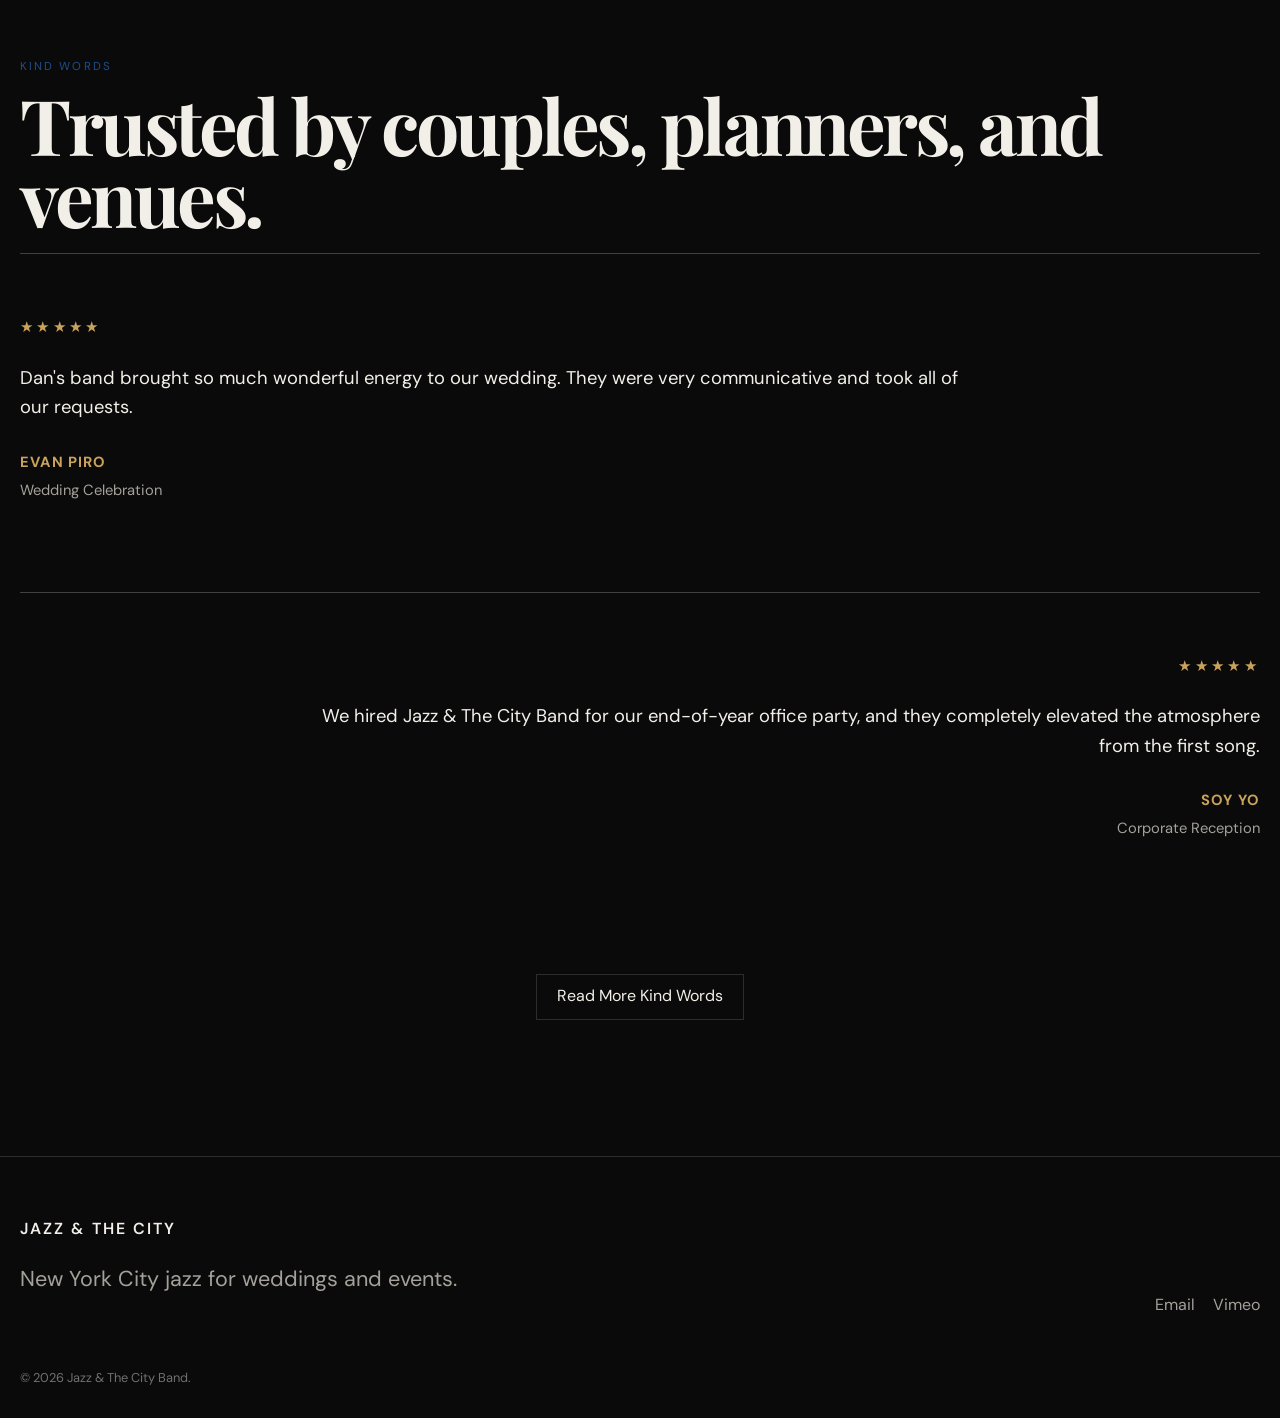
==== commit 758efec1: "Implement video placeholders for performances Added video placeholders with play buttons for perform" ====
--- a/index.html
+++ b/index.html
@@ -143,7 +143,20 @@
   }
   </script>
 
-  <link rel="stylesheet" href="assets/css/styles.css">
+  <link rel="preconnect" href="https://fonts.googleapis.com">
+
+<link
+  rel="preconnect"
+  href="https://fonts.gstatic.com"
+  crossorigin
+>
+
+<link
+  href="https://fonts.googleapis.com/css2?family=DM+Sans:wght@400;500;600&amp;family=Playfair+Display:ital,wght@0,600;1,600&amp;display=swap"
+  rel="stylesheet"
+>
+
+<link rel="stylesheet" href="assets/css/styles.css">
 </head>
 
 <body>
@@ -389,29 +402,43 @@
           </h2>
         </div>
 
-        <div class="video-grid">
-          <div class="video-card reveal">
-            <iframe
-              src="https://player.vimeo.com/video/1147183994"
-              title="Jazz & The City Band live jazz performance"
-              loading="lazy"
-              allow="autoplay; fullscreen; picture-in-picture"
-              allowfullscreen
-            ></iframe>
-          </div>
-
-          <div class="video-card reveal">
-            <iframe
-              src="https://player.vimeo.com/video/1133306141"
-              title="Jazz & The City Band New York jazz performance"
-              loading="lazy"
-              allow="autoplay; fullscreen; picture-in-picture"
-              allowfullscreen
-            ></iframe>
-          </div>
-        </div>
-
-        <p class="reveal">
+<div class="video-grid">
+
+  <div
+    class="video-card video-placeholder reveal"
+    data-vimeo-id="1147183994"
+    data-video-title="Jazz & The City Band live jazz performance"
+  >
+    <button
+      class="video-placeholder-button"
+      type="button"
+      aria-label="Play Jazz & The City Band live jazz performance"
+    >
+      <span class="video-play-icon">▶</span>
+      <span class="video-placeholder-text">
+        Play performance
+      </span>
+    </button>
+  </div>
+
+  <div
+    class="video-card video-placeholder reveal"
+    data-vimeo-id="1133306141"
+    data-video-title="Jazz & The City Band New York jazz performance"
+  >
+    <button
+      class="video-placeholder-button"
+      type="button"
+      aria-label="Play Jazz & The City Band New York jazz performance"
+    >
+      <span class="video-play-icon">▶</span>
+      <span class="video-placeholder-text">
+        Play performance
+      </span>
+    </button>
+  </div>
+
+</div>
           <a
             class="btn"
             href="music.html"
--- a/assets/css/styles.css
+++ b/assets/css/styles.css
@@ -1,4 +1,4 @@
-@import url('https://fonts.googleapis.com/css2?family=DM+Sans:wght@400;500;600&family=Playfair+Display:ital,wght@0,600;1,600&display=swap');
+
 
 :root {
   --bg: #0a0a0a;
@@ -577,3 +577,8 @@
     display: none;
   }
 }
+@media (max-width: 800px) {
+  .hero-video {
+    display: none !important;
+  }
+}
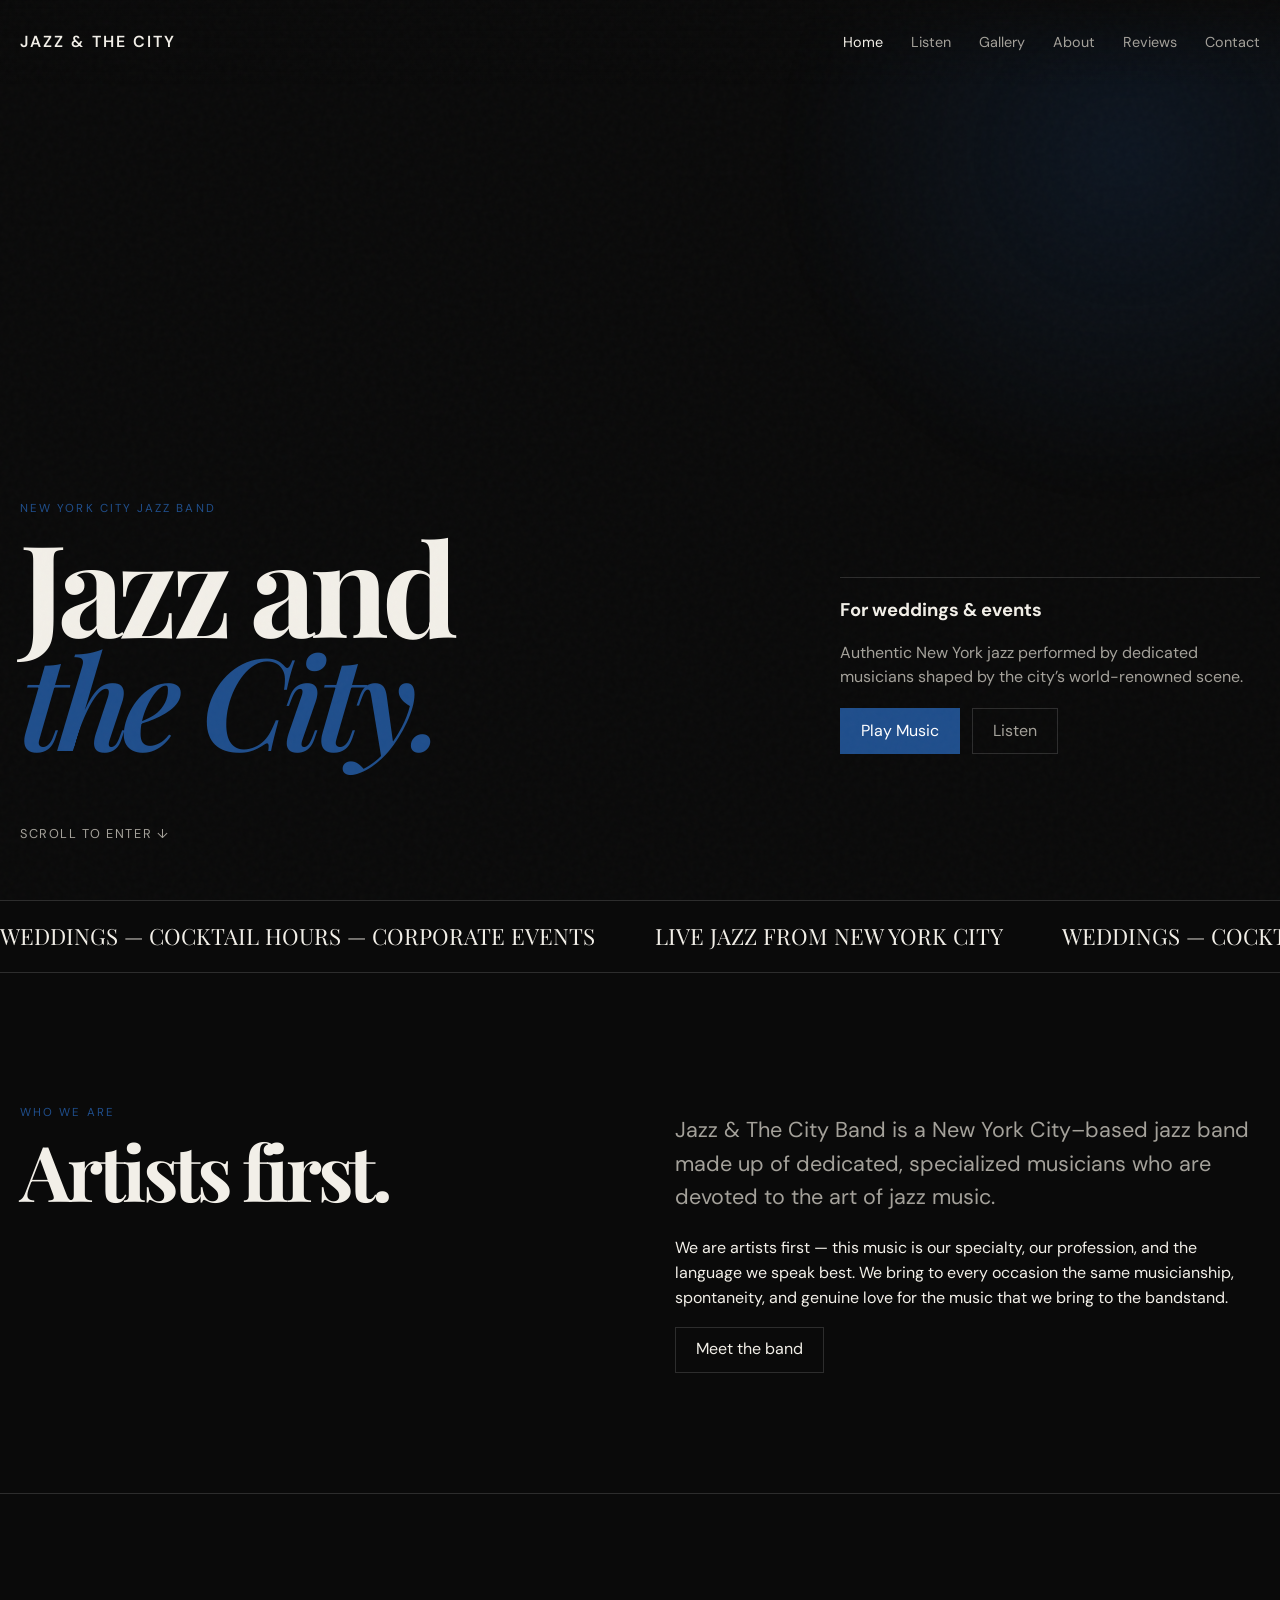
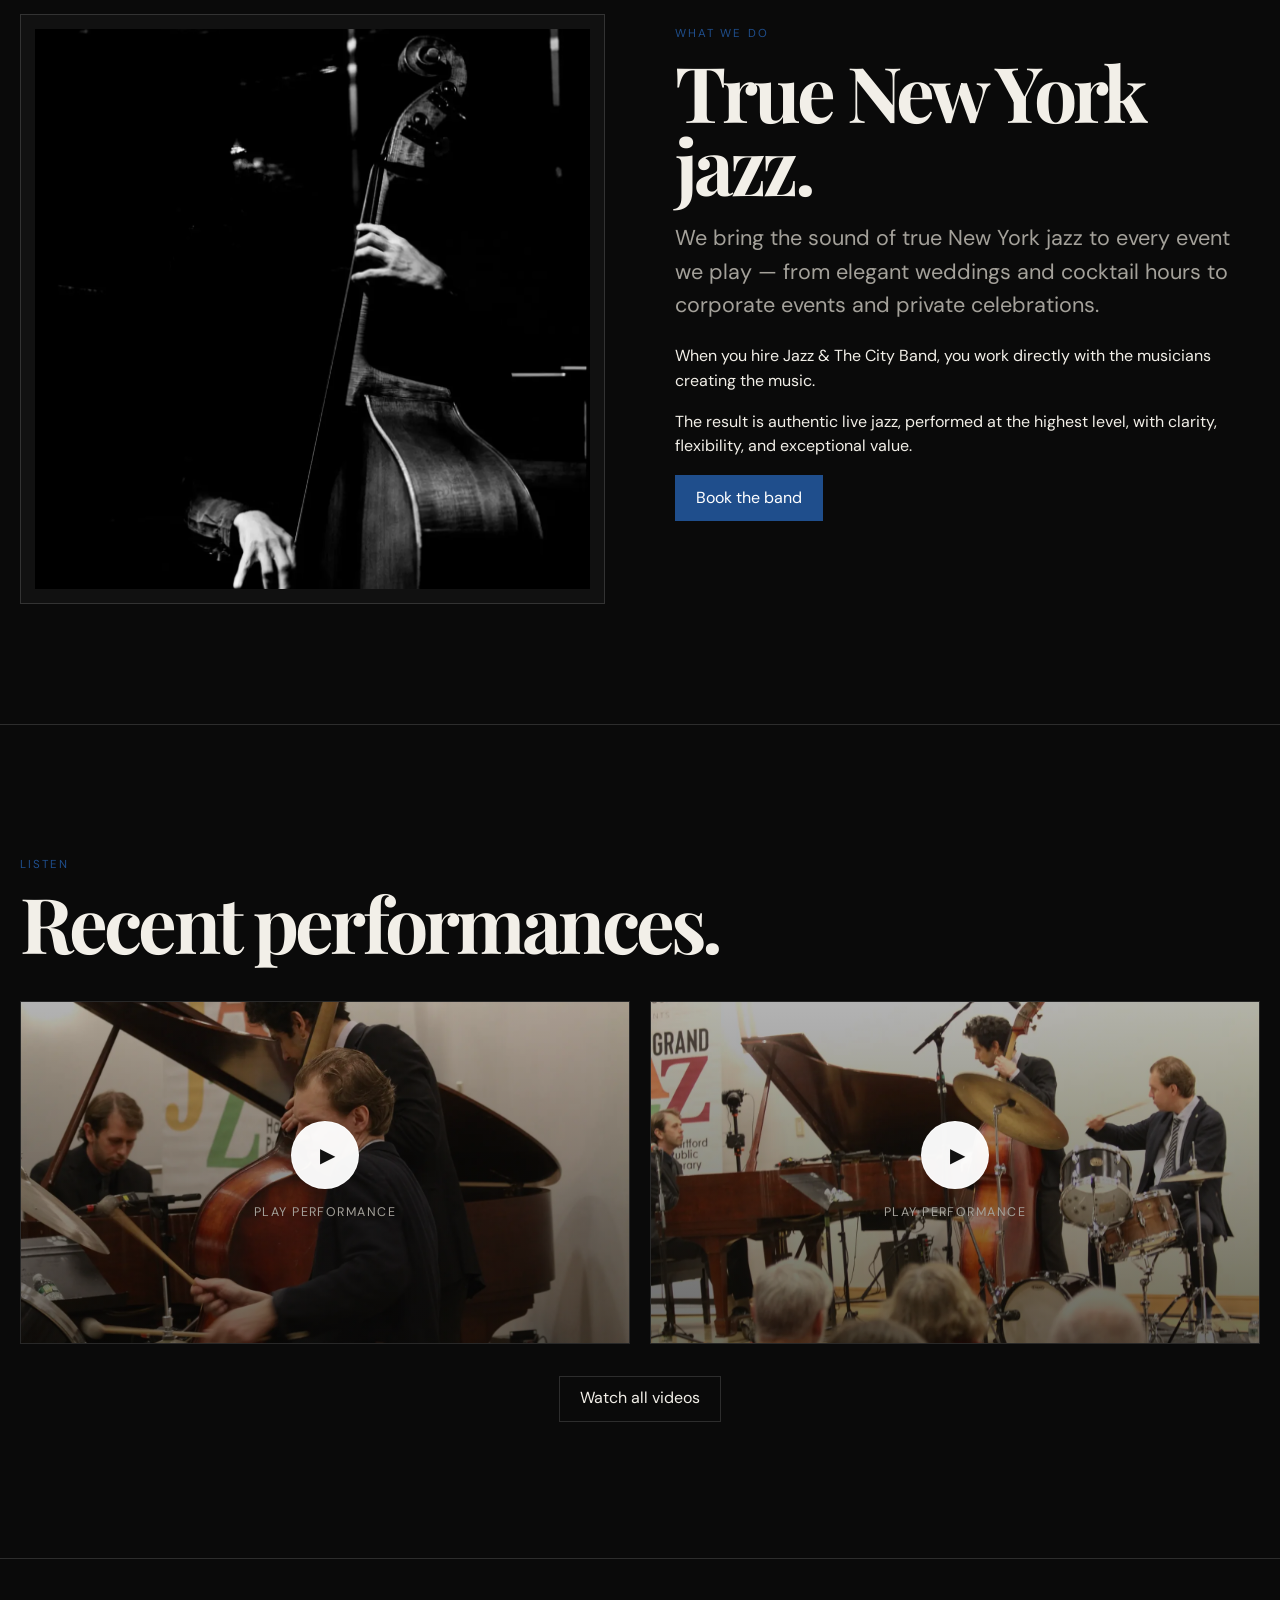
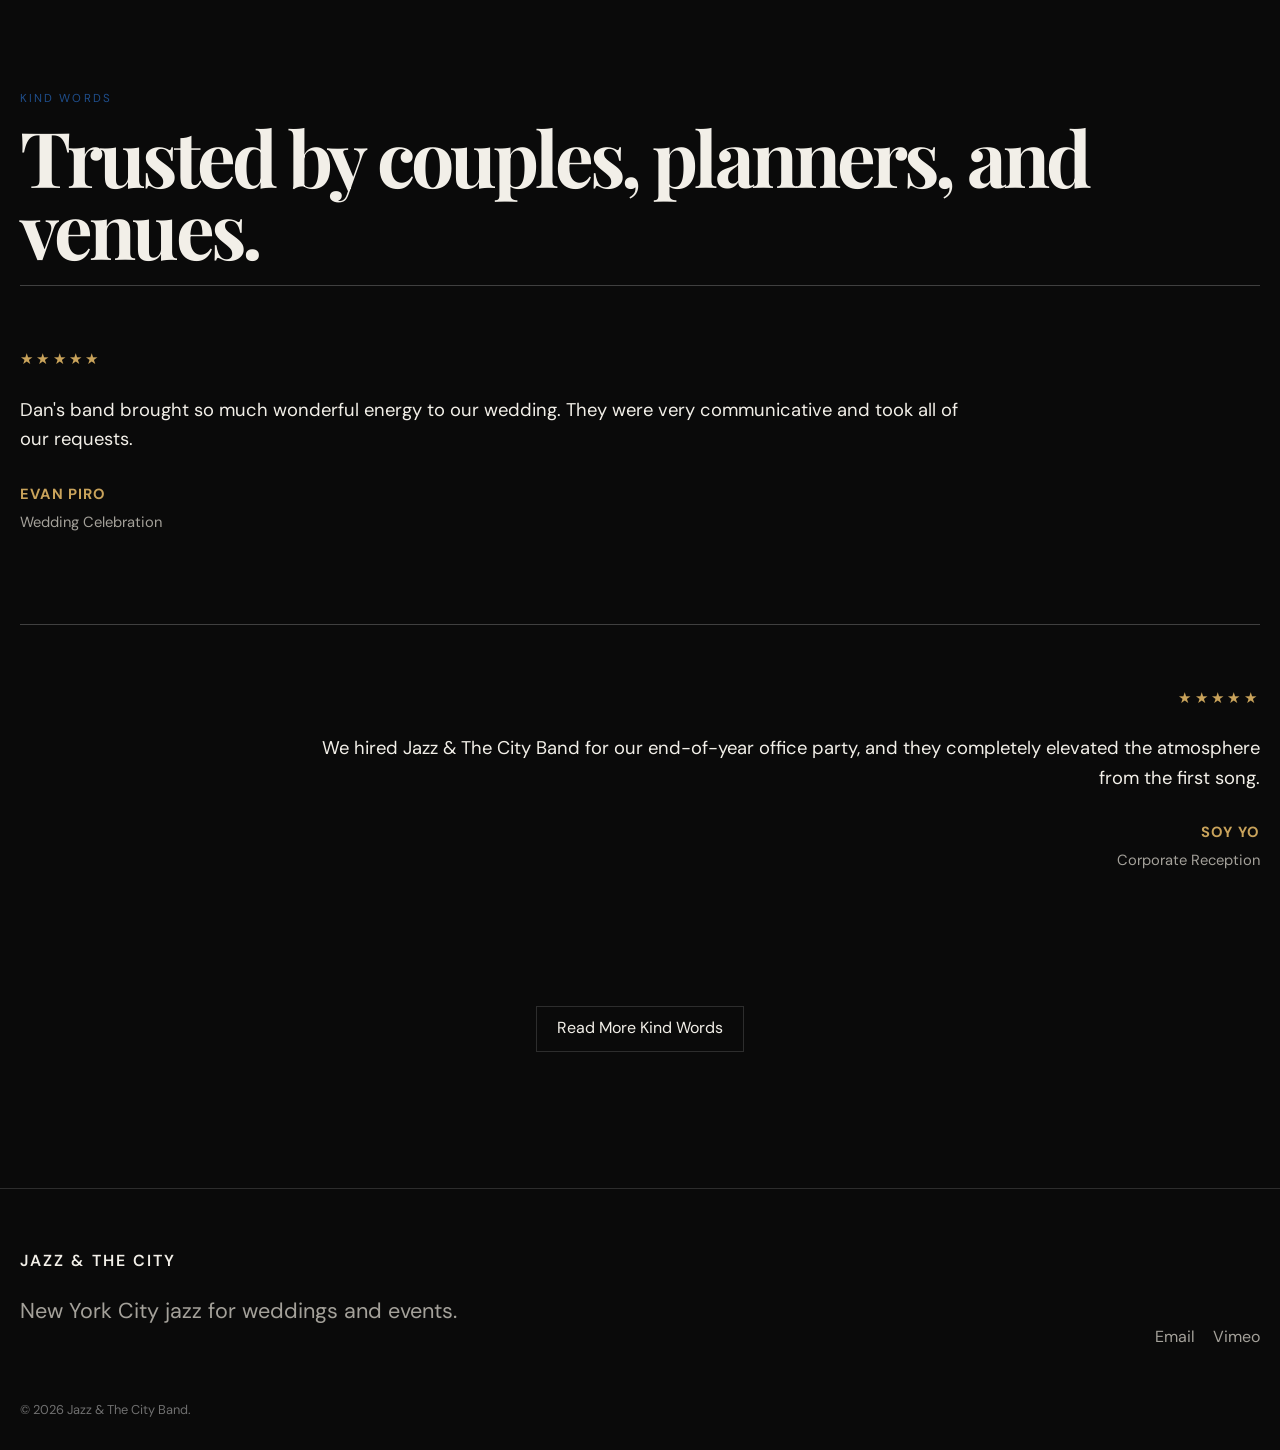
==== commit 38180c7a: "Website cleanup and optimization Cleaned HTML, CSS and JavaScript. Improved organization and removed" ====
--- a/index.html
+++ b/index.html
@@ -205,15 +205,14 @@
   <main>
     <section class="hero">
      <video
-  class="hero-video"
-  autoplay
-  muted
-  loop
-  playsinline
-  preload="none"
-  data-desktop-src="assets/video/hero-video.mp4"
-  aria-hidden="true"
-></video>
+        class="hero-video"
+        muted
+        loop
+        playsinline
+        preload="none"
+        data-desktop-src="assets/video/hero-video.mp4"
+        aria-hidden="true"
+      ></video>
 
       <div
         class="hero-video-overlay"
@@ -344,6 +343,8 @@
         <div class="photo-card reveal">
           <img
             src="assets/images/upright-bass-black-and-white.webp"
+            width="1125"
+            height="1432"
             alt="Upright bass player performing live jazz in New York City"
             loading="lazy"
             decoding="async"
@@ -403,48 +404,57 @@
         </div>
 
 <div class="video-grid">
-
-  <div
-    class="video-card video-placeholder reveal"
-    data-vimeo-id="1147183994"
-    data-video-title="Jazz & The City Band live jazz performance"
-  >
-    <button
-      class="video-placeholder-button"
-      type="button"
-      aria-label="Play Jazz & The City Band live jazz performance"
-    >
-      <span class="video-play-icon">▶</span>
-      <span class="video-placeholder-text">
-        Play performance
-      </span>
-    </button>
-  </div>
-
-  <div
-    class="video-card video-placeholder reveal"
-    data-vimeo-id="1133306141"
-    data-video-title="Jazz & The City Band New York jazz performance"
-  >
-    <button
-      class="video-placeholder-button"
-      type="button"
-      aria-label="Play Jazz & The City Band New York jazz performance"
-    >
-      <span class="video-play-icon">▶</span>
-      <span class="video-placeholder-text">
-        Play performance
-      </span>
-    </button>
-  </div>
-
-</div>
-          <a
-            class="btn"
-            href="music.html"
-          >
-            Watch all videos
-          </a>
+          <div
+            class="video-card video-placeholder reveal"
+            data-vimeo-id="1147183994"
+            data-video-title="Jazz & The City Band live jazz performance"
+          >
+            <img
+              class="video-placeholder-image"
+              src="assets/images/jazz-trio-concert-performance.webp"
+              alt="Jazz & The City Band performing live"
+              loading="lazy"
+              decoding="async"
+              width="1600"
+              height="900"
+            >
+            <button
+              class="video-placeholder-button"
+              type="button"
+              aria-label="Play Jazz & The City Band live jazz performance"
+            >
+              <span class="video-play-icon" aria-hidden="true">▶</span>
+              <span class="video-placeholder-text">Play performance</span>
+            </button>
+          </div>
+
+          <div
+            class="video-card video-placeholder reveal"
+            data-vimeo-id="1133306141"
+            data-video-title="Jazz & The City Band New York jazz performance"
+          >
+            <img
+              class="video-placeholder-image"
+              src="assets/images/jazz-trio-live-concert.webp"
+              alt="Jazz trio performing live in New York"
+              loading="lazy"
+              decoding="async"
+              width="1600"
+              height="900"
+            >
+            <button
+              class="video-placeholder-button"
+              type="button"
+              aria-label="Play Jazz & The City Band New York jazz performance"
+            >
+              <span class="video-play-icon" aria-hidden="true">▶</span>
+              <span class="video-placeholder-text">Play performance</span>
+            </button>
+          </div>
+        </div>
+
+        <p class="reveal section-cta">
+          <a class="btn" href="music.html">Watch all videos</a>
         </p>
       </div>
     </section>
@@ -554,50 +564,7 @@
     </div>
   </footer>
 
-  <script src="assets/js/main.js"></script>
-
-<script>
-  document.addEventListener("DOMContentLoaded", function () {
-    const heroVideo = document.querySelector(".hero-video");
-    const desktopQuery = window.matchMedia("(min-width: 801px)");
-
-    if (!heroVideo) {
-      return;
-    }
-
-    function updateHeroVideo() {
-      if (desktopQuery.matches) {
-        if (!heroVideo.getAttribute("src")) {
-          heroVideo.setAttribute(
-            "src",
-            heroVideo.dataset.desktopSrc
-          );
-
-          heroVideo.load();
-
-          const playPromise = heroVideo.play();
-
-          if (playPromise !== undefined) {
-            playPromise.catch(function () {
-              // Autoplay may be blocked by the browser.
-            });
-          }
-        }
-      } else {
-        heroVideo.pause();
-        heroVideo.removeAttribute("src");
-        heroVideo.load();
-      }
-    }
-
-    updateHeroVideo();
-
-    if (desktopQuery.addEventListener) {
-      desktopQuery.addEventListener("change", updateHeroVideo);
-    } else {
-      desktopQuery.addListener(updateHeroVideo);
-    }
-  });
-</script>
+  <script src="assets/js/main.js" defer></script>
+  <script src="assets/js/home.js" defer></script>
 </body>
 </html>
--- a/assets/css/styles.css
+++ b/assets/css/styles.css
@@ -1,266 +1,616 @@
-
-
 :root {
   --bg: #0a0a0a;
   --surface: #111111;
   --text: #f2efe8;
   --muted: #a4a19a;
-  --line: rgba(255,255,255,.14);
+  --line: rgba(255, 255, 255, 0.14);
   --accent: #1f4e8c;
+  --gold: #c9a35b;
   --max: 1240px;
+  --nav-height: 84px;
+  --safe-top: env(safe-area-inset-top, 0px);
+  --safe-right: env(safe-area-inset-right, 0px);
+  --safe-bottom: env(safe-area-inset-bottom, 0px);
+  --safe-left: env(safe-area-inset-left, 0px);
 }
 
 * { box-sizing: border-box; }
 html { scroll-behavior: smooth; }
 body {
   margin: 0;
+  overflow-x: hidden;
   background: var(--bg);
   color: var(--text);
   font-family: "DM Sans", sans-serif;
   line-height: 1.55;
-  overflow-x: hidden;
-}
+}
+
 body::before {
   content: "";
   position: fixed;
   inset: 0;
+  z-index: 20;
   pointer-events: none;
-  opacity: .035;
+  opacity: 0.035;
   background-image: url("data:image/svg+xml,%3Csvg viewBox='0 0 180 180' xmlns='http://www.w3.org/2000/svg'%3E%3Cfilter id='n'%3E%3CfeTurbulence type='fractalNoise' baseFrequency='.9' numOctaves='4' stitchTiles='stitch'/%3E%3C/filter%3E%3Crect width='100%25' height='100%25' filter='url(%23n)' opacity='.7'/%3E%3C/svg%3E");
-  z-index: 20;
-}
+}
+
+body.menu-open { overflow: hidden; }
 
 a { color: inherit; text-decoration: none; }
-img { width: 100%; display: block; }
+img { display: block; width: 100%; height: auto; }
 button, input, textarea { font: inherit; }
 
-.container { width: min(calc(100% - 40px), var(--max)); margin-inline: auto; }
-.eyebrow { text-transform: uppercase; letter-spacing: .18em; font-size: .72rem; color: var(--accent); }
-.display { font-family: "Playfair Display", serif; font-size: clamp(3.6rem, 10vw, 9rem); line-height: .88; letter-spacing: -.055em; margin: 0; }
-.section-title { font-family: "Playfair Display", serif; font-size: clamp(2.6rem, 6vw, 5.8rem); line-height: .95; letter-spacing: -.045em; margin: 0; }
-.lead { max-width: 720px; color: var(--muted); font-size: clamp(1.05rem, 2vw, 1.35rem); }
+.container {
+  width: min(calc(100% - 40px), var(--max));
+  margin-inline: auto;
+}
+
+.eyebrow {
+  color: var(--accent);
+  font-size: 0.72rem;
+  letter-spacing: 0.18em;
+  text-transform: uppercase;
+}
+
+.display,
+.section-title {
+  margin: 0;
+  font-family: "Playfair Display", serif;
+  letter-spacing: -0.05em;
+}
+
+.display {
+  font-size: clamp(3.6rem, 10vw, 9rem);
+  line-height: 0.88;
+}
+
+.section-title {
+  font-size: clamp(2.6rem, 6vw, 5.8rem);
+  line-height: 0.95;
+}
+
+.lead {
+  max-width: 720px;
+  color: var(--muted);
+  font-size: clamp(1.05rem, 2vw, 1.35rem);
+}
+
+section { padding: 120px 0; }
+.rule { border-top: 1px solid var(--line); }
+.split {
+  display: grid;
+  grid-template-columns: 1fr 1fr;
+  gap: 70px;
+  align-items: start;
+}
+
+.btn {
+  display: inline-flex;
+  align-items: center;
+  justify-content: center;
+  min-height: 46px;
+  padding: 0 20px;
+  border: 1px solid var(--line);
+  transition: background 0.25s ease, border-color 0.25s ease, color 0.25s ease;
+}
+
+.btn:hover,
+.btn:focus-visible {
+  border-color: var(--accent);
+  background: var(--accent);
+  color: #fff;
+}
+
+.btn.primary {
+  border-color: var(--accent);
+  background: var(--accent);
+  color: #fff;
+}
+
+.btn.primary:hover,
+.btn.primary:focus-visible {
+  background: transparent;
+  color: var(--text);
+}
 
 .site-header {
   position: fixed;
   inset: 0 0 auto;
   z-index: 15;
-  background: linear-gradient(to bottom, rgba(10,10,10,.92), rgba(10,10,10,.35), transparent);
-  transition: .35s ease;
-}
-.site-header.scrolled { backdrop-filter: blur(14px); background: rgba(10,10,10,.82); border-bottom: 1px solid var(--line); }
-.nav { height: 84px; display: flex; align-items: center; justify-content: space-between; }
-.logo { font-weight: 600; letter-spacing: .13em; text-transform: uppercase; }
-.nav-links { display: flex; gap: 28px; font-size: .9rem; }
-.nav-links a { color: var(--muted); transition: color .2s ease; }
-.nav-links a:hover, .nav-links a.active { color: var(--text); }
-.menu-btn { display: none; background: none; color: var(--text); border: 0; font-size: 1.35rem; }
+  padding-top: var(--safe-top);
+  padding-right: var(--safe-right);
+  padding-left: var(--safe-left);
+  background: linear-gradient(to bottom, rgba(10, 10, 10, 0.92), rgba(10, 10, 10, 0.35), transparent);
+  transition: background 0.35s ease, border-color 0.35s ease;
+}
+
+.site-header.scrolled {
+  border-bottom: 1px solid var(--line);
+  background: rgba(10, 10, 10, 0.82);
+  backdrop-filter: blur(14px);
+  -webkit-backdrop-filter: blur(14px);
+}
+
+.site-header::before {
+  content: "";
+  position: absolute;
+  inset: 0 0 auto;
+  z-index: 0;
+  height: var(--safe-top);
+  pointer-events: none;
+  background: rgba(10, 10, 10, 0.82);
+  backdrop-filter: blur(14px);
+  -webkit-backdrop-filter: blur(14px);
+}
+
+.nav {
+  position: relative;
+  z-index: 1;
+  display: flex;
+  align-items: center;
+  justify-content: space-between;
+  height: var(--nav-height);
+  min-height: var(--nav-height);
+}
+
+.logo {
+  font-weight: 600;
+  letter-spacing: 0.13em;
+  text-transform: uppercase;
+}
+
+.nav-links {
+  display: flex;
+  gap: 28px;
+  font-size: 0.9rem;
+}
+
+.nav-links a {
+  color: var(--muted);
+  transition: color 0.2s ease;
+}
+
+.nav-links a:hover,
+.nav-links a:focus-visible,
+.nav-links a.active {
+  color: var(--text);
+}
+
+.menu-btn {
+  display: none;
+  align-items: center;
+  justify-content: center;
+  min-width: 44px;
+  min-height: 44px;
+  border: 0;
+  background: none;
+  color: var(--text);
+  font-size: 1.35rem;
+  cursor: pointer;
+  touch-action: manipulation;
+  -webkit-tap-highlight-color: transparent;
+}
 
 .hero {
+  position: relative;
+  isolation: isolate;
+  display: grid;
+  align-items: end;
   min-height: 100vh;
-  display: grid;
-  align-items: end;
   padding: 150px 0 56px;
-  position: relative;
   overflow: hidden;
-  isolation: isolate;
-}
+}
+
 .hero-video {
   position: absolute;
   inset: 0;
   z-index: -3;
-
   width: 100%;
   height: 100%;
-
   object-fit: cover;
-  object-position: center center;
-
-  background: #0a0a0a;
+  object-position: center;
+  background: var(--bg);
+  pointer-events: none;
 }
 
 .hero-video-overlay {
   position: absolute;
   inset: 0;
   z-index: -2;
-
   background:
-    linear-gradient(
-      to bottom,
-      rgba(10,10,10,.35) 0%,
-      rgba(10,10,10,.42) 38%,
-      rgba(10,10,10,.82) 100%
-    ),
-    linear-gradient(
-      to right,
-      rgba(10,10,10,.72) 0%,
-      rgba(10,10,10,.38) 48%,
-      rgba(10,10,10,.48) 100%
-    );
-}
+    linear-gradient(to bottom, rgba(10, 10, 10, 0.35), rgba(10, 10, 10, 0.42) 38%, rgba(10, 10, 10, 0.82)),
+    linear-gradient(to right, rgba(10, 10, 10, 0.72), rgba(10, 10, 10, 0.38) 48%, rgba(10, 10, 10, 0.48));
+}
+
 .hero::after {
-  content: ""; position: absolute; width: 60vw; height: 60vw; border-radius: 50%;
-  background: radial-gradient(circle, rgba(31,78,140,.18), transparent 63%);
-  right: -18vw; top: -18vw; filter: blur(15px);
-}
-.hero-grid { display: grid; grid-template-columns: 1.3fr .7fr; align-items: end; gap: 40px; position: relative; z-index: 1; }
-.hero-copy .display em { color: var(--accent); font-weight: 600; }
-.hero-meta { border-top: 1px solid var(--line); padding-top: 18px; color: var(--muted); }
-.hero-meta strong { color: var(--text); display: block; margin-bottom: 8px; font-size: 1.15rem; }
-.scroll-note { margin-top: 70px; color: var(--muted); font-size: .8rem; letter-spacing: .12em; text-transform: uppercase; }
-
-.marquee { border-block: 1px solid var(--line); overflow: hidden; white-space: nowrap; }
-.marquee-track { display: inline-block; padding: 18px 0; animation: marquee 24s linear infinite; font-family: "Playfair Display", serif; font-size: 1.4rem; }
+  content: "";
+  position: absolute;
+  top: -18vw;
+  right: -18vw;
+  width: 60vw;
+  height: 60vw;
+  border-radius: 50%;
+  background: radial-gradient(circle, rgba(31, 78, 140, 0.18), transparent 63%);
+  filter: blur(15px);
+}
+
+.hero-grid {
+  position: relative;
+  z-index: 1;
+  display: grid;
+  grid-template-columns: 1.3fr 0.7fr;
+  gap: 40px;
+  align-items: end;
+}
+
+.hero-copy .display em {
+  color: var(--accent);
+  font-weight: 600;
+}
+
+.hero-meta {
+  padding-top: 18px;
+  border-top: 1px solid var(--line);
+  color: var(--muted);
+}
+
+.hero-meta strong {
+  display: block;
+  margin-bottom: 8px;
+  color: var(--text);
+  font-size: 1.15rem;
+}
+
+.hero-actions {
+  display: flex;
+  flex-wrap: wrap;
+  gap: 12px;
+  margin-top: 18px;
+}
+
+.hero-music-button { cursor: pointer; }
+
+.scroll-note {
+  margin-top: 70px;
+  color: var(--muted);
+  font-size: 0.8rem;
+  letter-spacing: 0.12em;
+  text-transform: uppercase;
+}
+
+.marquee {
+  overflow: hidden;
+  border-block: 1px solid var(--line);
+  white-space: nowrap;
+}
+
+.marquee-track {
+  display: inline-block;
+  padding: 18px 0;
+  font-family: "Playfair Display", serif;
+  font-size: 1.4rem;
+  animation: marquee 24s linear infinite;
+}
+
 .marquee-track span { margin-right: 54px; }
 @keyframes marquee { to { transform: translateX(-50%); } }
 
-section { padding: 120px 0; }
-.split { display: grid; grid-template-columns: 1fr 1fr; gap: 70px; align-items: start; }
-.rule { border-top: 1px solid var(--line); }
-
-.art-card { position: relative; min-height: 620px; background: #171717; overflow: hidden; }
-.art-card::before {
-  content: ""; position: absolute; inset: 0;
-  background:
-    linear-gradient(135deg, transparent 0 40%, rgba(31,78,140,.8) 40% 42%, transparent 42%),
-    radial-gradient(circle at 70% 30%, #3b3b3b 0 11%, transparent 12%),
-    radial-gradient(circle at 40% 60%, #232323 0 22%, transparent 23%),
-    linear-gradient(145deg, #181818, #050505);
-  transform: scale(1.05); transition: transform .8s ease;
-}
-.art-card:hover::before { transform: scale(1.12); }
-.art-card .caption { position: absolute; inset: auto 24px 24px; display: flex; justify-content: space-between; color: var(--muted); font-size: .78rem; text-transform: uppercase; letter-spacing: .1em; }
-
-.release-grid { display: grid; grid-template-columns: repeat(3, 1fr); gap: 18px; margin-top: 46px; }
-.release { background: var(--surface); border: 1px solid var(--line); padding: 18px; transition: transform .3s ease, border-color .3s ease; }
-.release:hover { transform: translateY(-7px); border-color: rgba(31,78,140,.55); }
-.cover { aspect-ratio: 1; margin-bottom: 20px; background: linear-gradient(145deg,#1a1a1a,#333); position: relative; overflow: hidden; }
-.cover::before { content: ""; position: absolute; width: 72%; height: 72%; border: 1px solid rgba(255,255,255,.25); border-radius: 50%; left: 14%; top: 14%; }
-.cover::after { content: ""; position: absolute; width: 16%; height: 16%; background: var(--accent); border-radius: 50%; left: 42%; top: 42%; box-shadow: 0 0 80px rgba(31,78,140,.55); }
-.release h3 { margin: 0 0 4px; }
-.release p { margin: 0; color: var(--muted); font-size: .9rem; }
-
-.tour-list { margin-top: 42px; }
-.tour-row { display: grid; grid-template-columns: 100px 1fr 1fr auto; gap: 20px; align-items: center; padding: 22px 0; border-top: 1px solid var(--line); }
-.tour-row:last-child { border-bottom: 1px solid var(--line); }
-.date { font-family: "Playfair Display", serif; font-size: 1.55rem; }
-.place, .venue { color: var(--muted); }
-.btn { display: inline-flex; align-items: center; justify-content: center; min-height: 46px; padding: 0 20px; border: 1px solid var(--line); transition: .25s ease; }
-.btn:hover { background: var(--accent); color: #ffffff; border-color: var(--accent); }
-.btn.primary { background: var(--accent); color: #ffffff; border-color: var(--accent); }
-.btn.primary:hover { background: transparent; color: var(--text); }
-
-.gallery-grid { display: grid; grid-template-columns: repeat(12, 1fr); gap: 16px; margin-top: 42px; }
-.gallery-item { min-height: 320px; background: #171717; position: relative; overflow: hidden; }
-.gallery-item::before { content: ""; position: absolute; inset: 0; background: var(--art); transition: transform .7s ease, filter .7s ease; }
-.gallery-item:hover::before { transform: scale(1.06); filter: contrast(1.2); }
-.gallery-item:nth-child(1) { grid-column: span 7; --art: linear-gradient(150deg,#0f0f0f,#5b5b5b 55%,#101010); }
-.gallery-item:nth-child(2) { grid-column: span 5; --art: radial-gradient(circle at 30% 30%,#1f4e8c 0 8%,transparent 9%),linear-gradient(135deg,#111,#3a3a3a); }
-.gallery-item:nth-child(3) { grid-column: span 4; --art: linear-gradient(35deg,#111 0 45%,#2f2f2f 46% 55%,#0a0a0a 56%); }
-.gallery-item:nth-child(4) { grid-column: span 8; --art: radial-gradient(ellipse at 65% 45%,#555 0 18%,transparent 19%),linear-gradient(145deg,#090909,#282828); }
-
-.page-hero { padding: 170px 0 80px; border-bottom: 1px solid var(--line); }
+.page-hero {
+  padding: 170px 0 80px;
+  border-bottom: 1px solid var(--line);
+}
+
 .page-hero .display { max-width: 1000px; }
-.content-grid { display: grid; grid-template-columns: .65fr 1.35fr; gap: 70px; }
-.prose { font-size: 1.15rem; color: #d4d1ca; }
-.prose p:first-child { font-size: 1.55rem; color: var(--text); }
-
-.embed-wrap { margin-top: 42px; border: 1px solid var(--line); background: var(--surface); padding: 18px; }
-.embed-placeholder { min-height: 180px; display: grid; place-items: center; text-align: center; color: var(--muted); border: 1px dashed var(--line); }
-
-.contact-form { display: grid; gap: 18px; }
-.contact-form input, .contact-form textarea { width: 100%; background: transparent; border: 0; border-bottom: 1px solid var(--line); color: var(--text); padding: 16px 2px; outline: none; }
-.contact-form input:focus, .contact-form textarea:focus { border-color: var(--accent); }
+
+.content-grid {
+  display: grid;
+  grid-template-columns: 0.65fr 1.35fr;
+  gap: 70px;
+}
+
+.prose {
+  color: #d4d1ca;
+  font-size: 1.15rem;
+}
+
+.prose p:first-child {
+  color: var(--text);
+  font-size: 1.55rem;
+}
+
+.photo-card {
+  max-width: 620px;
+  padding: 14px;
+  border: 1px solid var(--line);
+  background: var(--surface);
+}
+
+.photo-card img {
+  max-height: 560px;
+  object-fit: cover;
+}
+
+.video-grid {
+  display: grid;
+  grid-template-columns: repeat(2, minmax(0, 1fr));
+  gap: 20px;
+  margin-top: 42px;
+}
+
+.video-card {
+  position: relative;
+  overflow: hidden;
+  aspect-ratio: 16 / 9;
+  border: 1px solid var(--line);
+  background: #050505;
+}
+
+.video-card iframe {
+  position: absolute;
+  inset: 0;
+  width: 100%;
+  height: 100%;
+  border: 0;
+}
+
+
+.video-placeholder-image {
+  position: absolute;
+  inset: 0;
+  width: 100%;
+  height: 100%;
+  object-fit: cover;
+}
+
+.video-placeholder-button {
+  position: absolute;
+  inset: 0;
+  display: grid;
+  place-content: center;
+  justify-items: center;
+  gap: 14px;
+  width: 100%;
+  height: 100%;
+  border: 0;
+  background: linear-gradient(rgba(5, 5, 5, 0.28), rgba(5, 5, 5, 0.58));
+  color: var(--text);
+  cursor: pointer;
+}
+
+.video-placeholder-button:hover,
+.video-placeholder-button:focus-visible {
+  background: linear-gradient(rgba(5, 5, 5, 0.18), rgba(5, 5, 5, 0.48));
+}
+
+.video-play-icon {
+  display: grid;
+  place-items: center;
+  width: 68px;
+  height: 68px;
+  padding-left: 4px;
+  border: 1px solid rgba(255, 255, 255, 0.7);
+  border-radius: 50%;
+  background: rgba(255, 255, 255, 0.96);
+  color: #111;
+  font-size: 1.25rem;
+}
+
+.video-placeholder-text {
+  color: var(--muted);
+  font-size: 0.78rem;
+  letter-spacing: 0.12em;
+  text-transform: uppercase;
+}
+
+.section-cta {
+  margin-top: 2rem;
+  text-align: center;
+}
+
+.real-gallery {
+  display: grid;
+  grid-template-columns: repeat(3, minmax(0, 1fr));
+  gap: 22px;
+  align-items: start;
+}
+
+.real-gallery figure {
+  margin: 0;
+  padding: 10px;
+  border: 1px solid var(--line);
+  background: var(--surface);
+}
+
+.real-gallery figure.wide { grid-column: span 2; }
+.real-gallery img {
+  max-height: 420px;
+  object-fit: contain;
+  background: #050505;
+}
+
+.contact-form {
+  display: grid;
+  gap: 18px;
+}
+
+.contact-form input,
+.contact-form textarea {
+  width: 100%;
+  padding: 16px 2px;
+  border: 0;
+  border-bottom: 1px solid var(--line);
+  outline: none;
+  background: transparent;
+  color: var(--text);
+}
+
+.contact-form input:focus,
+.contact-form textarea:focus { border-color: var(--accent); }
 .contact-form textarea { min-height: 150px; resize: vertical; }
-
-footer { padding: 60px 0 30px; border-top: 1px solid var(--line); }
-.footer-grid { display: grid; grid-template-columns: 1fr auto; gap: 30px; align-items: end; }
-.socials { display: flex; gap: 18px; color: var(--muted); }
-.copyright { margin-top: 50px; color: #707070; font-size: .8rem; }
-
-.reveal { opacity: 0; transform: translateY(30px); transition: opacity .8s ease, transform .8s ease; }
-.reveal.visible { opacity: 1; transform: none; }
-
-@media (max-width: 800px) {
-  .nav-links { position: fixed; inset: 84px 0 auto; background: rgba(10,10,10,.97); padding: 28px 20px; flex-direction: column; transform: translateY(-150%); transition: .35s ease; border-bottom: 1px solid var(--line); }
-  .nav-links.open { transform: none; }
-  .menu-btn { display: block; }
-  .hero-grid, .split, .content-grid, .footer-grid { grid-template-columns: 1fr; }
-  .hero-meta { margin-top: 50px; }
-  .release-grid { grid-template-columns: 1fr; }
-  .tour-row { grid-template-columns: 80px 1fr; }
-  .tour-row .venue { grid-column: 2; }
-  .tour-row .btn { grid-column: 2; justify-self: start; }
-  .gallery-item { grid-column: span 12 !important; min-height: 260px; }
-  section { padding: 88px 0; }
-}
-
-/* Jazz & The City media */
-.photo-card { max-width: 620px; background: var(--surface); border: 1px solid var(--line); padding: 14px; }
-.photo-card img { max-height: 560px; object-fit: cover; }
-.photo-card.portrait { max-width: 480px; }
-.video-grid { display: grid; grid-template-columns: repeat(2, minmax(0, 1fr)); gap: 20px; margin-top: 42px; }
-.video-card { position: relative; aspect-ratio: 16 / 9; background: #050505; border: 1px solid var(--line); overflow: hidden; }
-.video-card iframe { position: absolute; inset: 0; width: 100%; height: 100%; border: 0; }
-.video-stack { display: grid; gap: 72px; max-width: 980px; margin-inline: auto; }
-.video-feature h2 { font-family: "Playfair Display", serif; font-size: clamp(1.5rem, 3vw, 2.7rem); margin: 16px 0 0; }
-.real-gallery { display: grid; grid-template-columns: repeat(3, minmax(0, 1fr)); gap: 22px; align-items: start; }
-.real-gallery figure { margin: 0; background: var(--surface); border: 1px solid var(--line); padding: 10px; }
-.real-gallery figure.wide { grid-column: span 2; }
-.real-gallery img { width: 100%; max-height: 420px; object-fit: contain; background: #050505; }
-.form-row { display: grid; grid-template-columns: 1fr 1fr; gap: 22px; }
 .text-link { border-bottom: 1px solid var(--accent); }
-@media (max-width: 800px) {
-  .video-grid, .real-gallery, .form-row { grid-template-columns: 1fr; }
-  .real-gallery figure.wide { grid-column: auto; }
-  .real-gallery img { max-height: 340px; }
-}
-
-/* iPhone safe-area + mobile navigation hardening */
-:root {
-  --safe-top: env(safe-area-inset-top, 0px);
-  --safe-right: env(safe-area-inset-right, 0px);
-  --safe-bottom: env(safe-area-inset-bottom, 0px);
-  --safe-left: env(safe-area-inset-left, 0px);
-  --nav-height: 84px;
-}
-
-.site-header {
-  padding-top: var(--safe-top);
-  padding-left: var(--safe-left);
-  padding-right: var(--safe-right);
-}
-
-.nav { min-height: var(--nav-height); height: var(--nav-height); }
-.menu-btn {
-  min-width: 44px;
-  min-height: 44px;
+
+.reviews-list {
+  display: grid;
+  gap: 28px;
+  padding-top: 20px;
+  padding-bottom: 40px;
+}
+
+.review-card {
+  padding: 42px 0;
+  border-top: 1px solid rgba(255, 255, 255, 0.22);
+}
+
+.review-stars {
+  margin-bottom: 24px;
+  color: var(--gold);
+  font-size: 0.95rem;
+  letter-spacing: 0.22em;
+}
+
+.review-card blockquote {
+  max-width: 950px;
+  margin: 0;
+  font-size: 1.15rem;
+  line-height: 1.6;
+  font-weight: 400;
+}
+
+.review-credit {
+  display: flex;
+  flex-direction: column;
+  gap: 5px;
+  margin-top: 28px;
+}
+
+.review-credit strong {
+  color: var(--gold);
+  font-size: 0.92rem;
+  letter-spacing: 0.08em;
+  text-transform: uppercase;
+}
+
+.review-credit span {
+  color: var(--muted);
+  font-size: 0.92rem;
+}
+
+.reviews-google {
+  padding-top: 80px;
+  padding-bottom: 100px;
+}
+
+.centered-section { text-align: center; }
+
+footer {
+  padding: 60px 0 calc(30px + var(--safe-bottom));
+  border-top: 1px solid var(--line);
+}
+
+.footer-grid {
+  display: grid;
+  grid-template-columns: 1fr auto;
+  gap: 30px;
+  align-items: end;
+}
+
+.socials {
+  display: flex;
+  gap: 18px;
+  color: var(--muted);
+}
+
+.copyright {
+  margin-top: 50px;
+  color: #707070;
+  font-size: 0.8rem;
+}
+
+.reveal {
+  opacity: 0;
+  transform: translateY(30px);
+  transition: opacity 0.8s ease, transform 0.8s ease;
+}
+
+.reveal.visible {
+  opacity: 1;
+  transform: none;
+}
+
+.floating-inquiry {
+  position: fixed;
+  right: calc(28px + var(--safe-right));
+  bottom: calc(28px + var(--safe-bottom));
+  z-index: 30;
+  display: inline-flex;
   align-items: center;
   justify-content: center;
-  cursor: pointer;
-  touch-action: manipulation;
-  -webkit-tap-highlight-color: transparent;
-}
-
-body.menu-open { overflow: hidden; }
+  gap: 10px;
+  min-height: 50px;
+  padding: 0 22px;
+  border: 1px solid var(--line);
+  border-radius: 999px;
+  background: var(--accent);
+  color: #fff;
+  font-size: 0.9rem;
+  font-weight: 500;
+  box-shadow: 0 14px 40px rgba(0, 0, 0, 0.38);
+  opacity: 0;
+  visibility: hidden;
+  pointer-events: none;
+  transform: translateY(18px);
+  transition: opacity 0.3s ease, transform 0.3s ease, visibility 0.3s ease, background 0.25s ease, box-shadow 0.25s ease;
+}
+
+.floating-inquiry.visible {
+  opacity: 1;
+  visibility: visible;
+  pointer-events: auto;
+  transform: translateY(0);
+}
+
+.floating-inquiry:hover,
+.floating-inquiry:focus-visible {
+  background: #2860a8;
+  box-shadow: 0 18px 48px rgba(0, 0, 0, 0.48);
+  transform: translateY(-2px);
+}
+
+.floating-inquiry-arrow { transition: transform 0.25s ease; }
+.floating-inquiry:hover .floating-inquiry-arrow,
+.floating-inquiry:focus-visible .floating-inquiry-arrow { transform: translateX(3px); }
+
+@media (min-width: 800px) {
+  .review-card { padding: 62px 0; }
+  .review-credit { align-items: flex-end; text-align: right; }
+  .review-card:nth-child(even) blockquote { margin-left: auto; text-align: right; }
+  .review-card:nth-child(even) .review-stars { text-align: right; }
+  .review-card:nth-child(odd) .review-credit { align-items: flex-start; text-align: left; }
+}
 
 @media (max-width: 800px) {
   .container {
     width: min(calc(100% - 32px - var(--safe-left) - var(--safe-right)), var(--max));
   }
 
+  section { padding: 88px 0; }
+
   .nav-links {
+    position: fixed;
     inset: calc(var(--safe-top) + var(--nav-height)) 0 0;
+    flex-direction: column;
     height: calc(100dvh - var(--safe-top) - var(--nav-height));
-    padding:
-      28px calc(20px + var(--safe-right))
-      calc(32px + var(--safe-bottom))
-      calc(20px + var(--safe-left));
+    padding: 28px calc(20px + var(--safe-right)) calc(32px + var(--safe-bottom)) calc(20px + var(--safe-left));
     overflow-y: auto;
-    overscroll-behavior: contain;
-    -webkit-overflow-scrolling: touch;
+    border-bottom: 1px solid var(--line);
+    background: rgba(10, 10, 10, 0.97);
     transform: translateY(-110%);
     visibility: hidden;
     pointer-events: none;
+    transition: transform 0.35s ease, visibility 0.35s ease;
+    overscroll-behavior: contain;
+    -webkit-overflow-scrolling: touch;
   }
 
   .nav-links.open {
@@ -278,307 +628,40 @@
 
   .menu-btn { display: inline-flex; }
   .hero { min-height: 100svh; }
-  footer { padding-bottom: calc(30px + var(--safe-bottom)); }
-}
-/* Floating inquiry button */
-.floating-inquiry {
-  position: fixed;
-  right: calc(28px + var(--safe-right));
-  bottom: calc(28px + var(--safe-bottom));
-  z-index: 30;
-
-  display: inline-flex;
-  align-items: center;
-  justify-content: center;
-  gap: 10px;
-
-  min-height: 50px;
-  padding: 0 22px;
-
-  border: 1px solid rgba(255,255,255,.14);
-  border-radius: 999px;
-
-  background: var(--accent);
-  color: #ffffff;
-
-  font-size: .9rem;
-  font-weight: 500;
-  letter-spacing: .01em;
-
-  box-shadow: 0 14px 40px rgba(0,0,0,.38);
-
-  opacity: 0;
-  visibility: hidden;
-  pointer-events: none;
-
-  transform: translateY(18px);
-
-  transition:
-    opacity .3s ease,
-    transform .3s ease,
-    visibility .3s ease,
-    background .25s ease,
-    box-shadow .25s ease;
-}
-
-.floating-inquiry.visible {
-  opacity: 1;
-  visibility: visible;
-  pointer-events: auto;
-  transform: translateY(0);
-}
-
-.floating-inquiry:hover,
-.floating-inquiry:focus-visible {
-  background: #2860a8;
-  box-shadow: 0 18px 48px rgba(0,0,0,.48);
-  transform: translateY(-2px);
-}
-
-.floating-inquiry-arrow {
-  transition: transform .25s ease;
-}
-
-.floating-inquiry:hover .floating-inquiry-arrow,
-.floating-inquiry:focus-visible .floating-inquiry-arrow {
-  transform: translateX(3px);
-}
-
-@media (max-width: 800px) {
+  .hero-video { display: none; }
+  .hero-grid,
+  .split,
+  .content-grid,
+  .footer-grid,
+  .video-grid,
+  .real-gallery { grid-template-columns: 1fr; }
+  .hero-meta { margin-top: 50px; }
+  .hero-actions { align-items: stretch; }
+  .hero-actions .btn { min-width: 145px; }
+  .real-gallery figure.wide { grid-column: auto; }
+  .real-gallery img { max-height: 340px; }
+
   .floating-inquiry {
     right: auto;
     left: 50%;
     bottom: calc(18px + var(--safe-bottom));
-
     width: min(calc(100% - 32px), 360px);
-
     transform: translate(-50%, 18px);
   }
 
-  .floating-inquiry.visible {
-    transform: translate(-50%, 0);
-  }
-
+  .floating-inquiry.visible { transform: translate(-50%, 0); }
   .floating-inquiry:hover,
-  .floating-inquiry:focus-visible {
-    transform: translate(-50%, -2px);
-  }
+  .floating-inquiry:focus-visible { transform: translate(-50%, -2px); }
+
+  .reviews-list { gap: 0; }
+  .review-card { padding: 36px 0; }
+  .reviews-google { padding-top: 60px; padding-bottom: 60px; }
 }
 
 @media (prefers-reduced-motion: reduce) {
+  html { scroll-behavior: auto; }
+  .marquee-track { animation: none; }
+  .reveal { opacity: 1; transform: none; transition: none; }
   .floating-inquiry,
-  .floating-inquiry-arrow {
-    transition: none;
-  }
-}
-/* Mobile hero video fix */
-@media (max-width: 800px) {
-  .hero {
-    min-height: 100svh;
-    position: relative;
-    overflow: hidden;
-  }
-
-  .hero-video {
-    position: absolute;
-    inset: 0;
-    width: 100%;
-    height: 100%;
-    object-fit: cover;
-    object-position: center center;
-    display: block;
-    pointer-events: none;
-  }
-
-  .hero-video::-webkit-media-controls {
-    display: none !important;
-  }
-
-  .hero-video::-webkit-media-controls-start-playback-button {
-    display: none !important;
-    -webkit-appearance: none;
-  }
-
-  .hero-video-overlay {
-    position: absolute;
-    inset: 0;
-  }
-
-  .hero > .container {
-    position: relative;
-    z-index: 2;
-  }
-}
-/* Homepage hero music controls */
-.hero-actions {
-  display: flex;
-  flex-wrap: wrap;
-  gap: 12px;
-  margin-top: 18px;
-}
-
-.hero-music-button {
-  cursor: pointer;
-}
-
-@media (max-width: 800px) {
-  .hero-actions {
-    align-items: stretch;
-  }
-
-  .hero-actions .btn {
-    min-width: 145px;
-  }
-}
-/* iPhone safe-area: blurred continuation of navbar */
-@supports (padding-top: env(safe-area-inset-top)) {
-  .site-header::before {
-    content: "";
-    position: absolute;
-    top: 0;
-    left: 0;
-    right: 0;
-
-    height: var(--safe-top);
-
-    background: rgba(10, 10, 10, .82);
-    backdrop-filter: blur(14px);
-    -webkit-backdrop-filter: blur(14px);
-
-    pointer-events: none;
-    z-index: 0;
-  }
-
-  .site-header .nav {
-    position: relative;
-    z-index: 1;
-  }
-}
-
-/* =========================
-   KIND WORDS / REVIEWS PAGE
-   ========================= */
-
-.reviews-list {
-  display: grid;
-  gap: 28px;
-  padding-top: 20px;
-  padding-bottom: 40px;
-}
-
-.review-card {
-  border-top: 1px solid rgba(255, 255, 255, 0.22);
-  padding: 42px 0;
-}
-
-.review-stars {
-  font-size: 0.95rem;
-  letter-spacing: 0.22em;
-  margin-bottom: 24px;
-}
-
-.review-card blockquote {
-  max-width: 950px;
-  margin: 0;
-  font-family: var(--serif);
-  font-size: clamp(1.7rem, 3.6vw, 3.25rem);
-  line-height: 1.15;
-  font-weight: 400;
-}
-
-.review-card blockquote::before,
-.review-card blockquote::after {
-  content: "";
-}
-
-.review-credit {
-  display: flex;
-  flex-direction: column;
-  gap: 5px;
-  margin-top: 28px;
-}
-
-.review-credit strong {
-  font-size: 0.92rem;
-  letter-spacing: 0.08em;
-  text-transform: uppercase;
-}
-
-.review-credit span {
-  color: var(--muted);
-  font-size: 0.92rem;
-}
-
-.reviews-google {
-  padding-top: 80px;
-  padding-bottom: 100px;
-}
-
-@media (min-width: 800px) {
-  .review-card {
-    padding: 62px 0;
-  }
-
-  .review-credit {
-    align-items: flex-end;
-    text-align: right;
-  }
-
-  .review-card:nth-child(even) blockquote {
-    margin-left: auto;
-    text-align: right;
-  }
-
-  .review-card:nth-child(even) .review-stars {
-    text-align: right;
-  }
-
-  .review-card:nth-child(odd) .review-credit {
-    align-items: flex-start;
-    text-align: left;
-  }
-}
-
-@media (max-width: 799px) {
-  .reviews-list {
-    gap: 0;
-  }
-
-  .review-card {
-    padding: 36px 0;
-  }
-
-  .review-card blockquote {
-    font-size: clamp(1.55rem, 7vw, 2.25rem);
-  }
-
-  .reviews-google {
-    padding-top: 60px;
-    padding-bottom: 60px;
-  }
-}
-/* Reviews page: smaller review text and gold accents only */
-
-.review-card blockquote {
-  font-size: 1.15rem !important;
-  line-height: 1.6;
-}
-
-.review-card .review-stars {
-  color: #c9a35b;
-}
-
-.review-card .review-credit strong {
-  color: #c9a35b;
-}
-@media (max-width: 800px) {
-  .hero-video,
-  .hero-video-overlay {
-    display: none;
-  }
-}
-@media (max-width: 800px) {
-  .hero-video {
-    display: none !important;
-  }
-}
+  .floating-inquiry-arrow { transition: none; }
+}
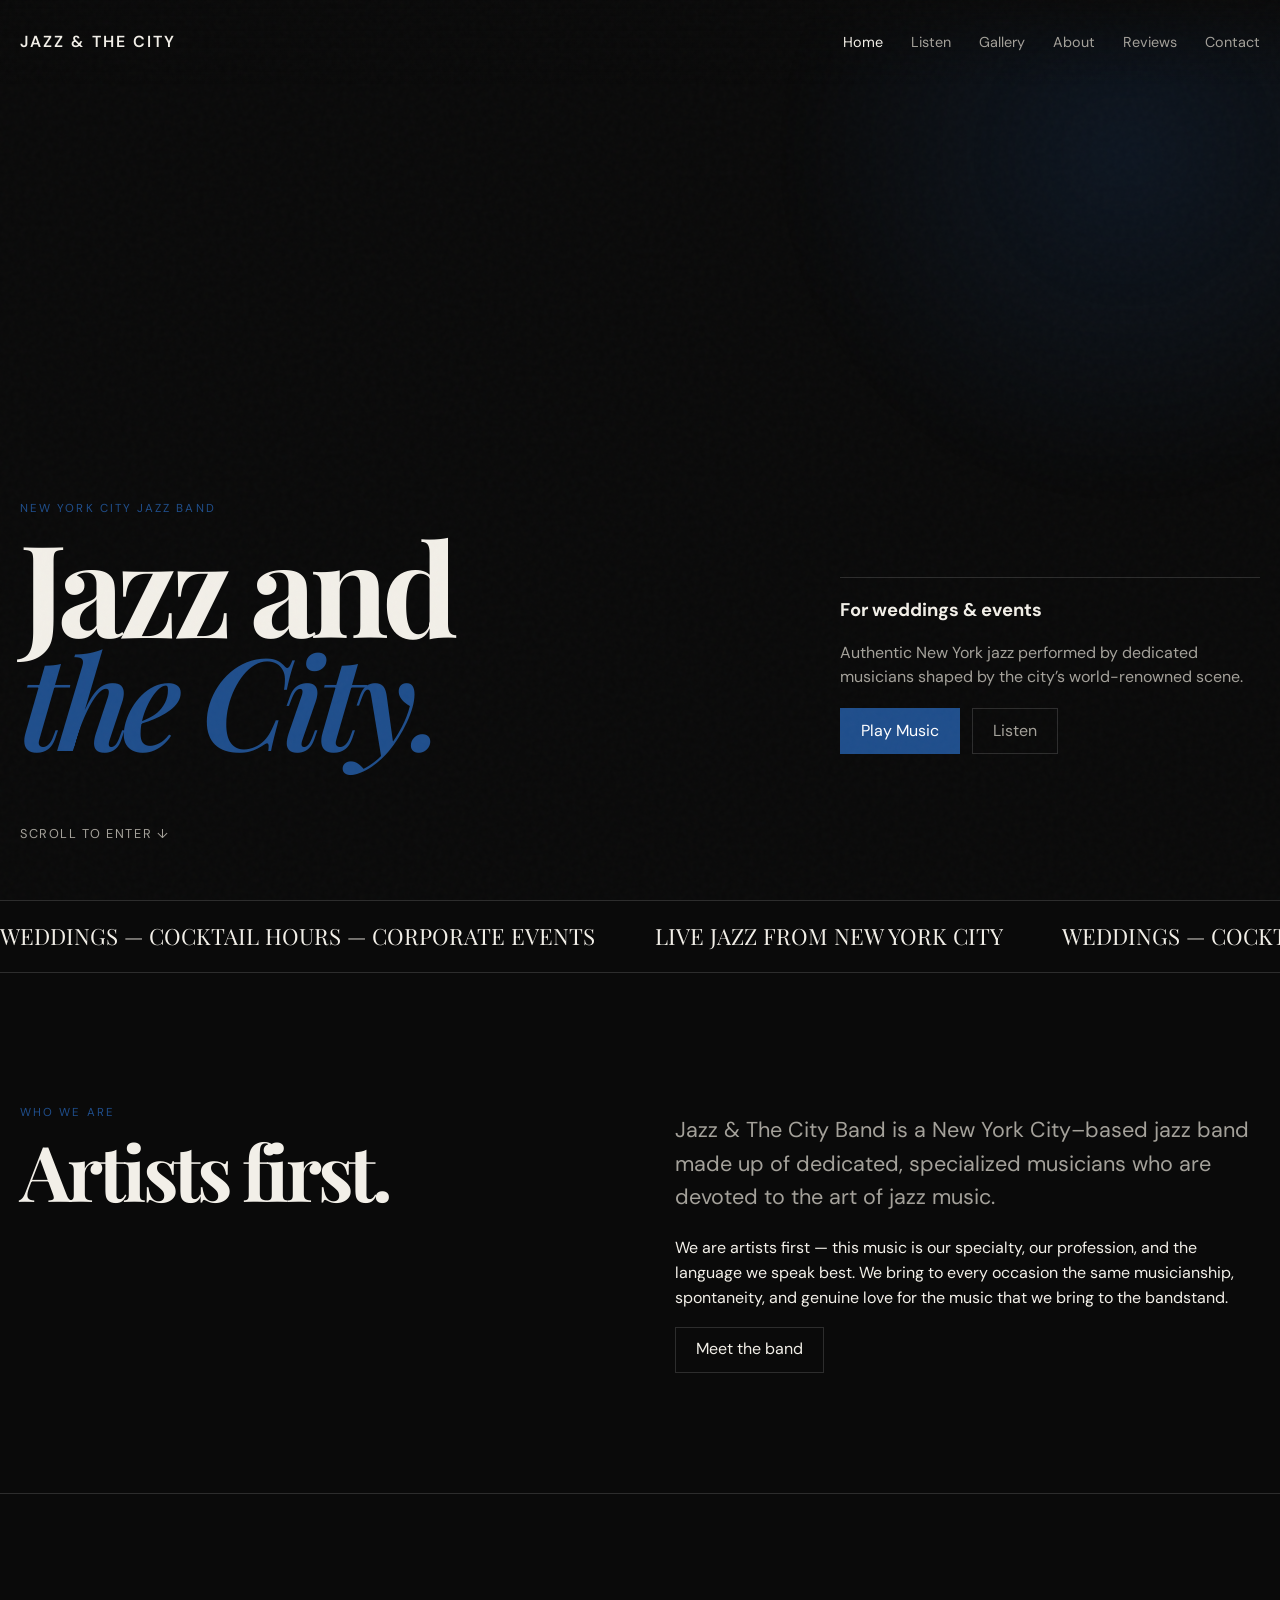
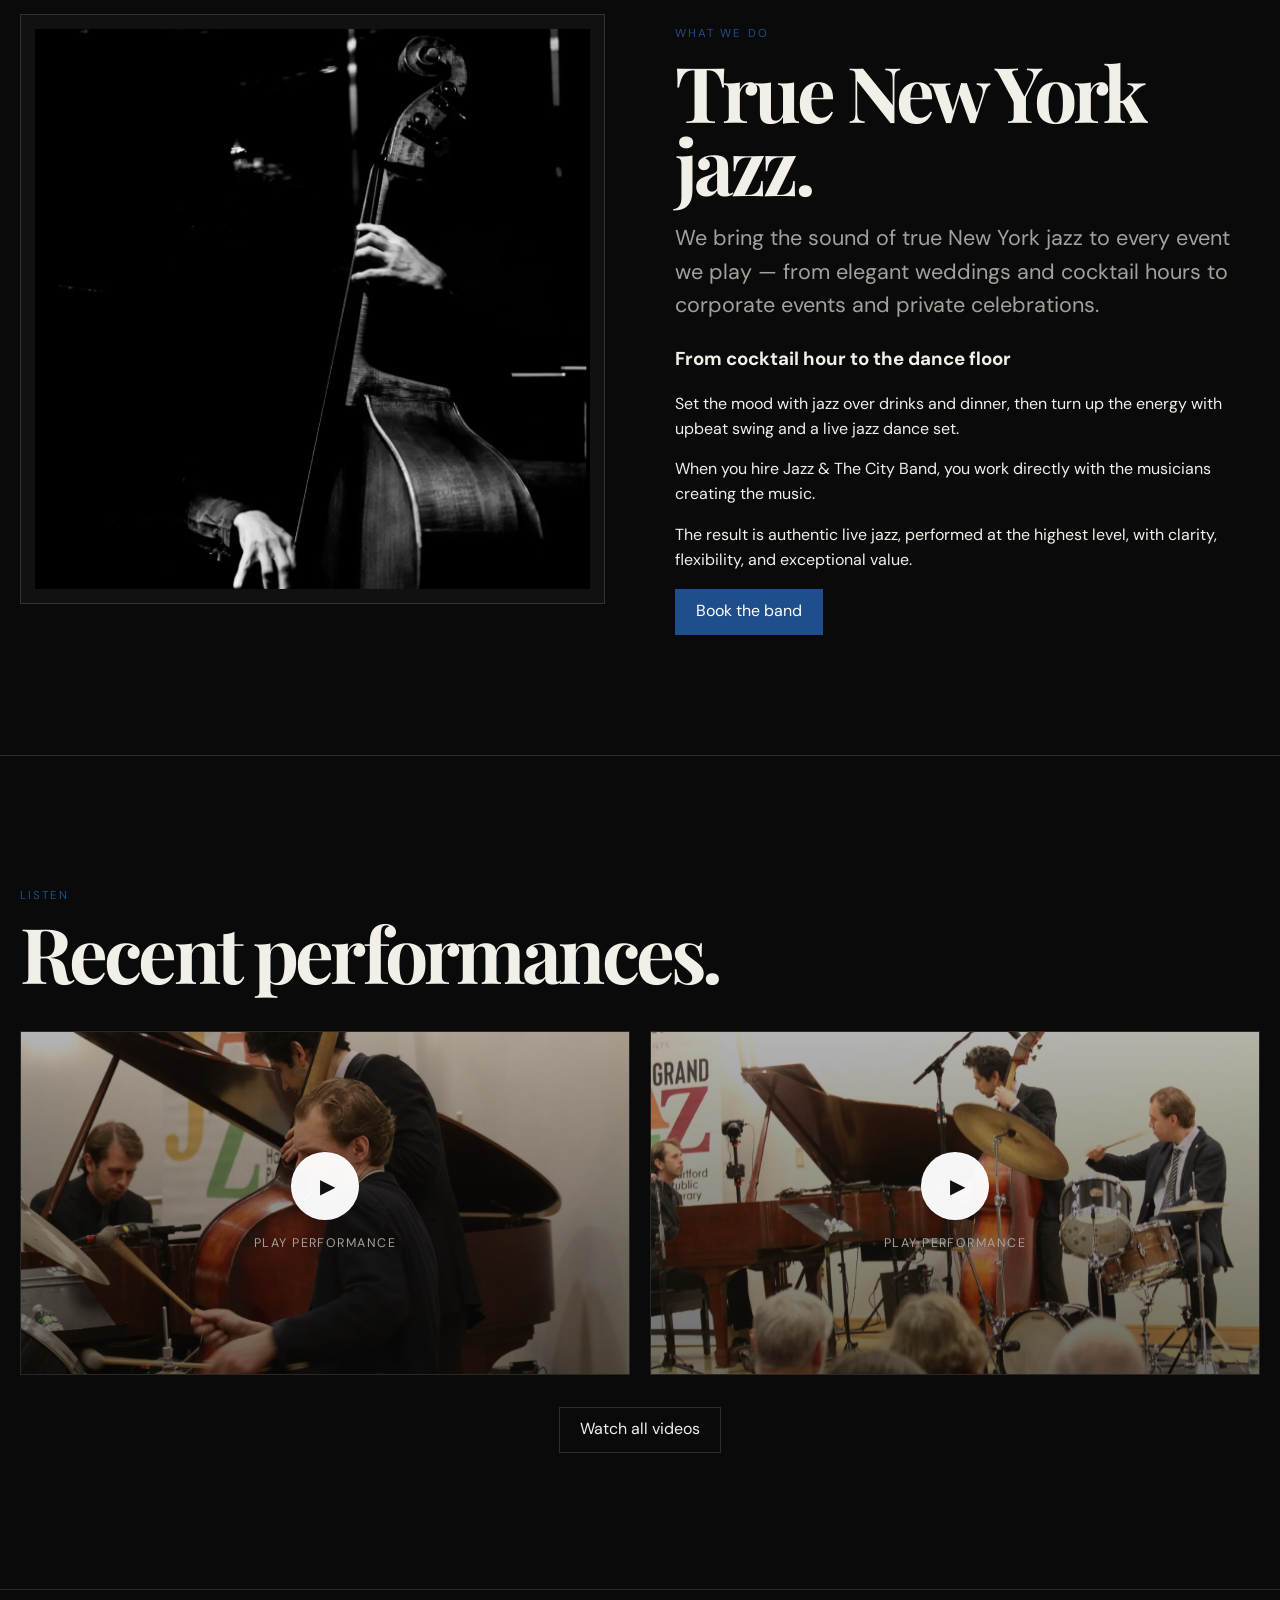
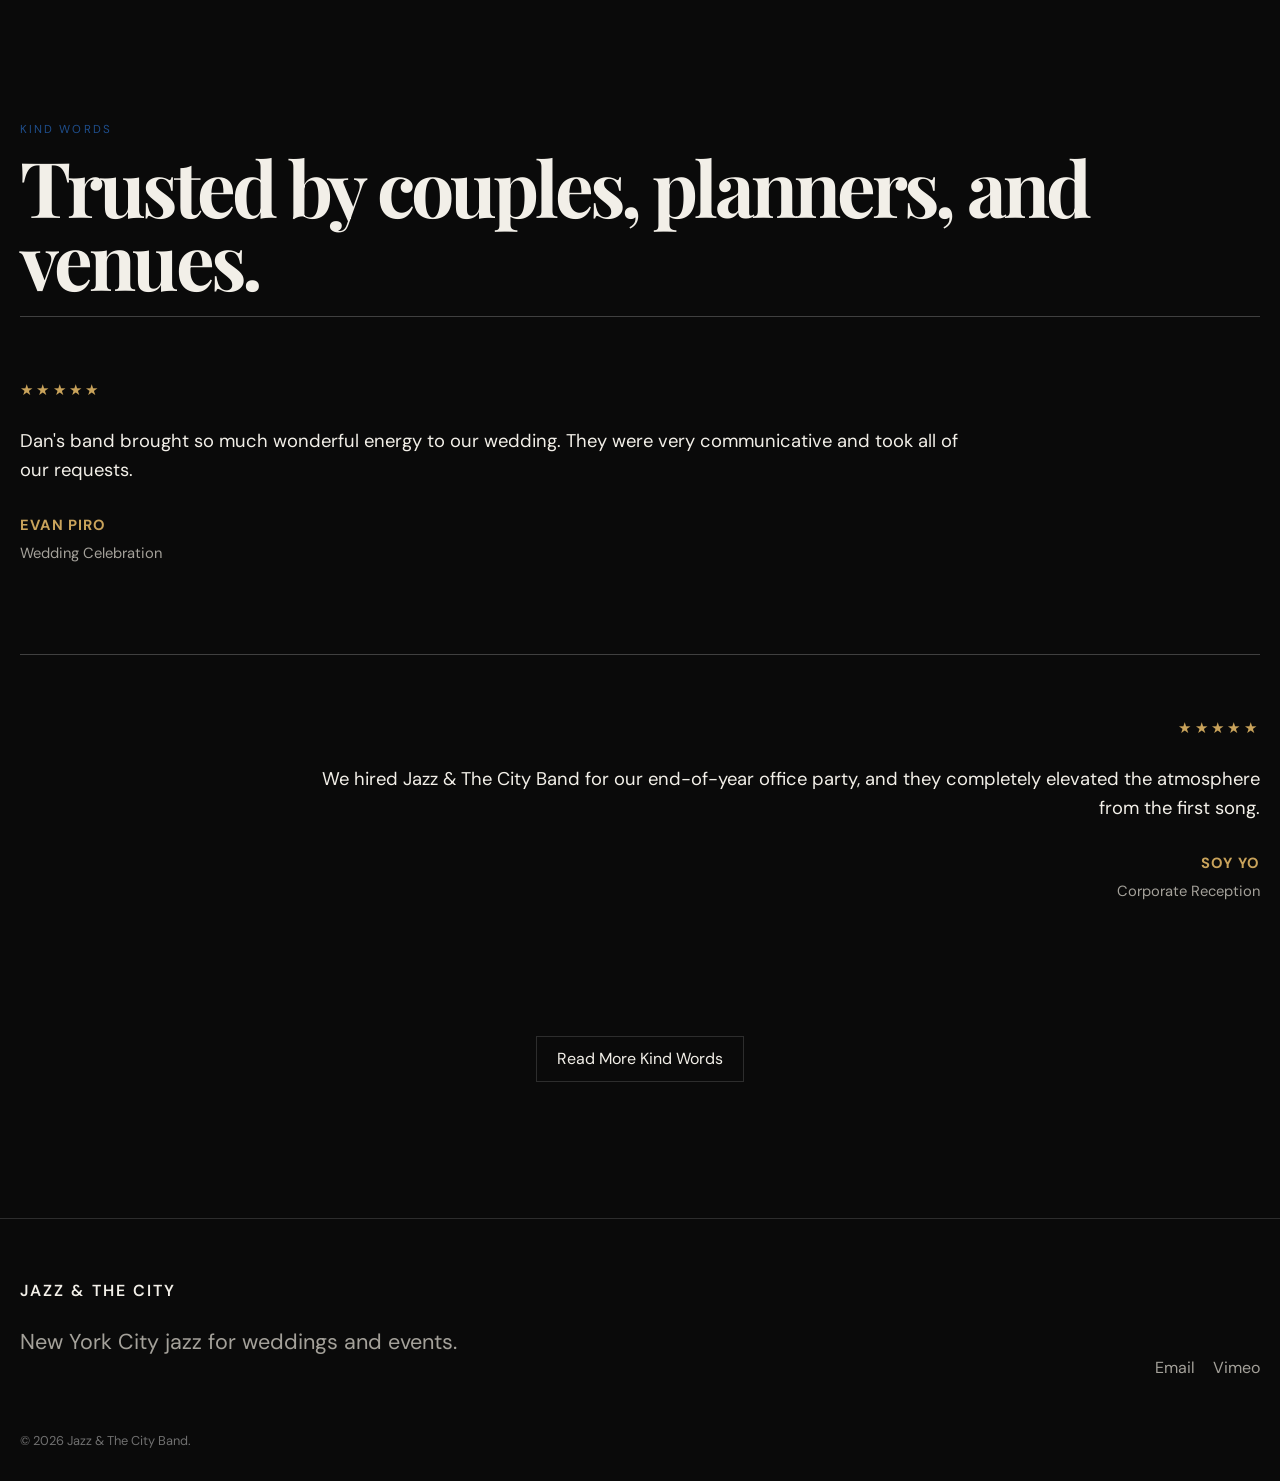
==== commit a253813f: "Add description for cocktail hour and dance floor" ====
--- a/index.html
+++ b/index.html
@@ -366,7 +366,11 @@
           <p class="lead">
             We bring the sound of true New York jazz to every event we play — from elegant weddings and cocktail hours to corporate events and private celebrations.
           </p>
-
+          <h3>From cocktail hour to the dance floor</h3>
+
+          <p>
+            Set the mood with jazz over drinks and dinner, then turn up the energy with upbeat swing and a live jazz dance set.
+          </p>
           <p>
             When you hire Jazz & The City Band, you work directly with the musicians creating the music.
           </p>
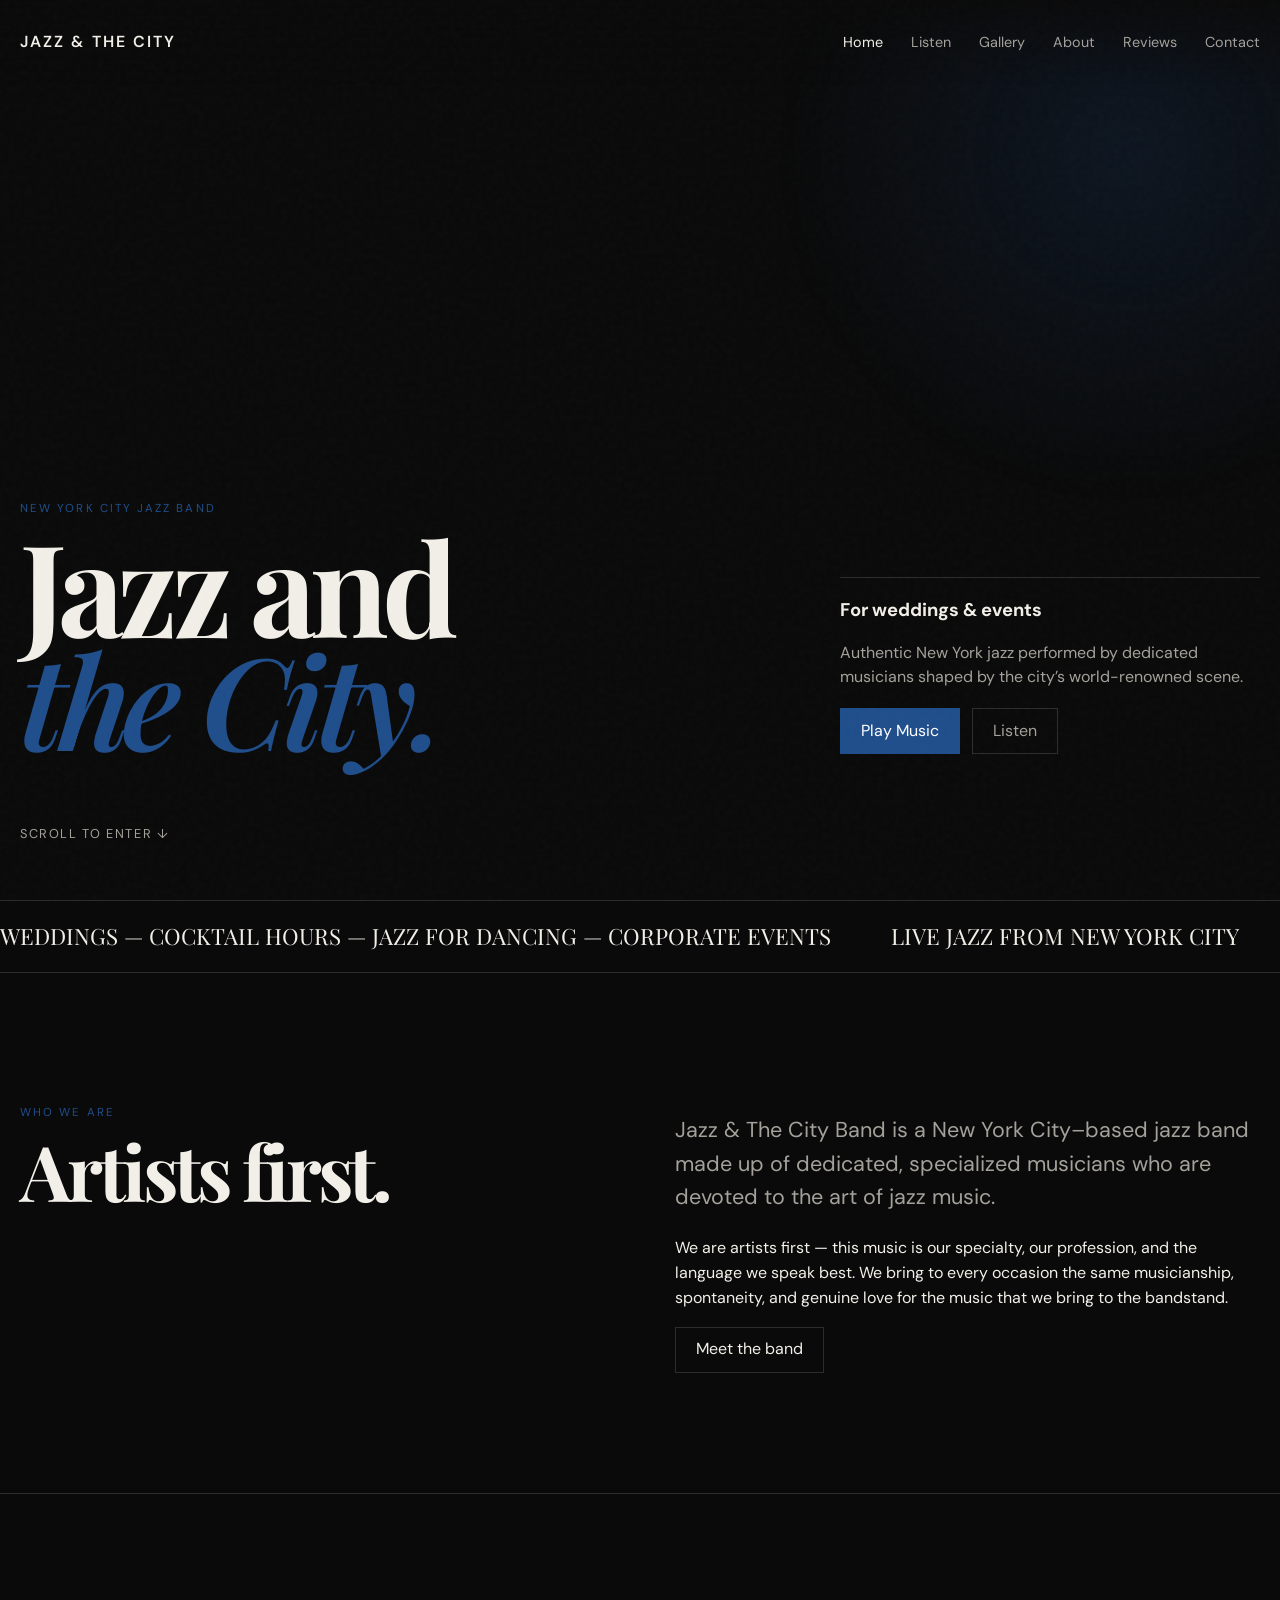
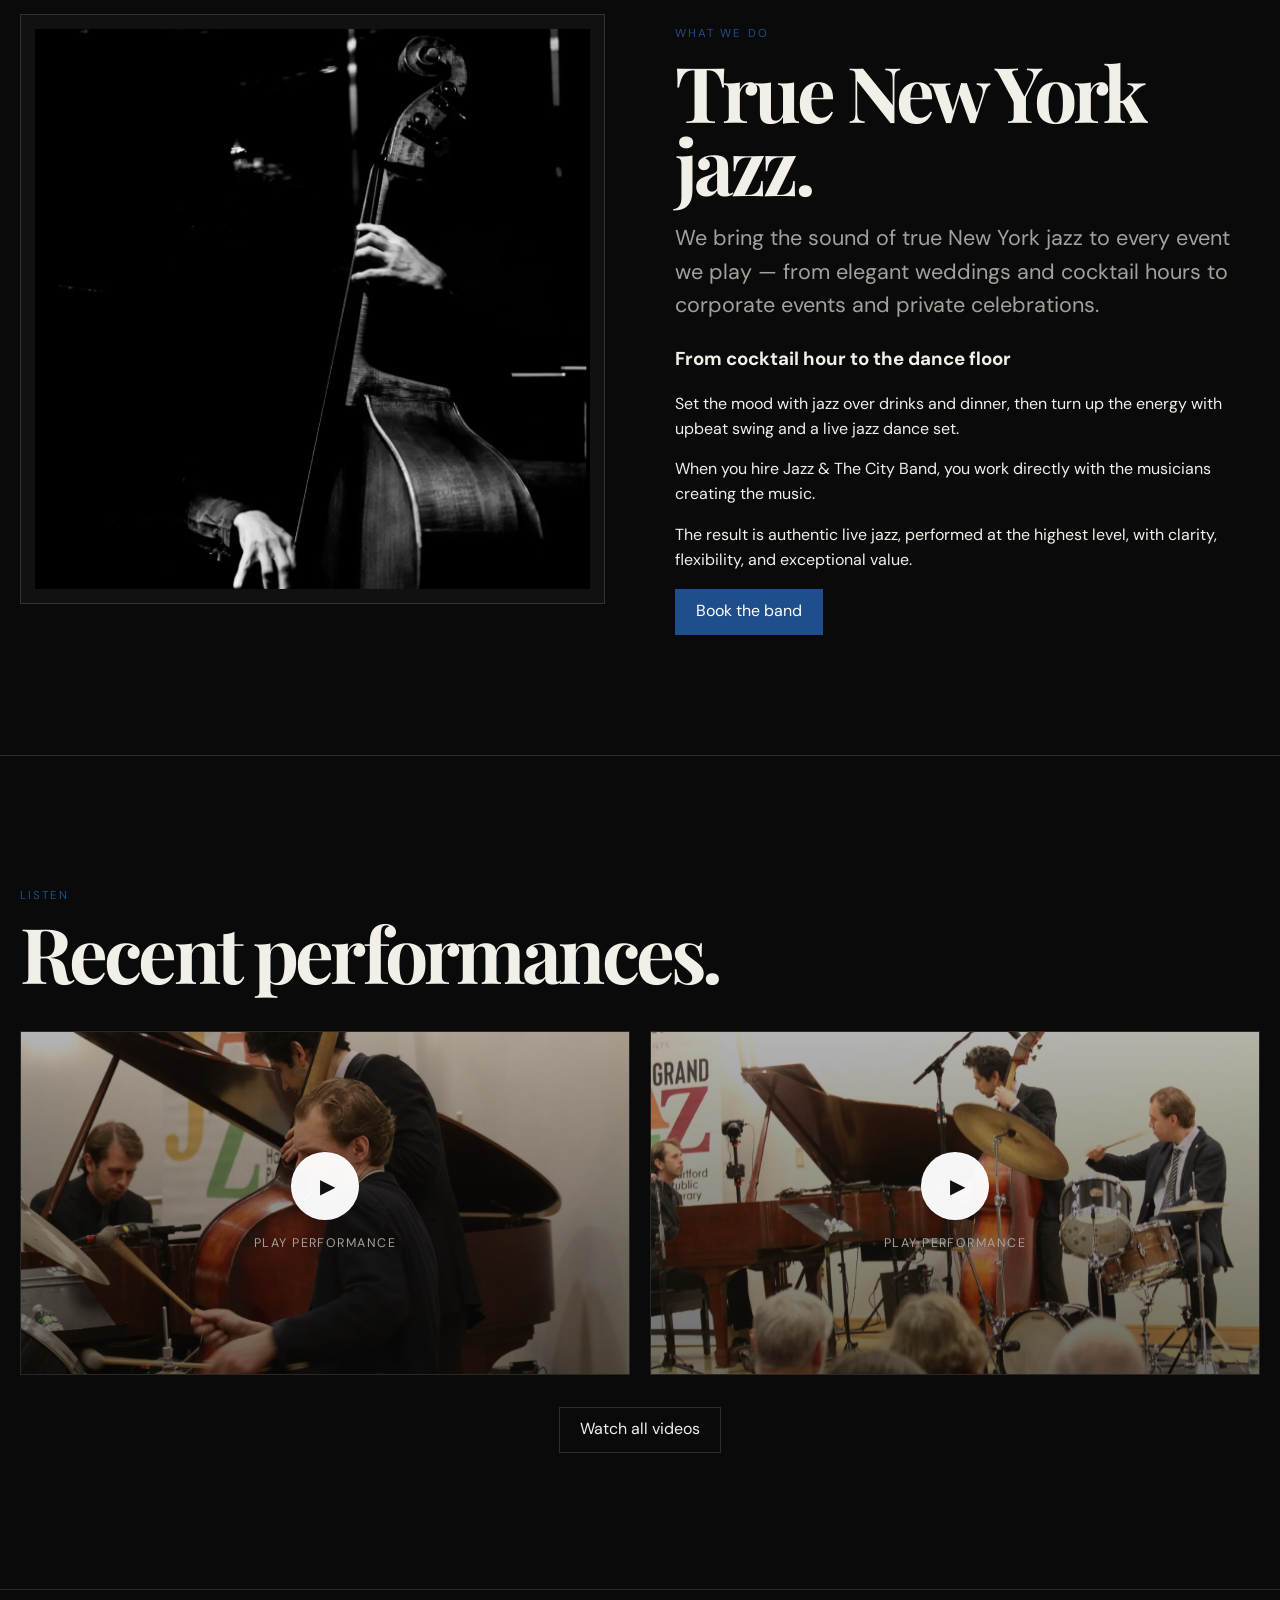
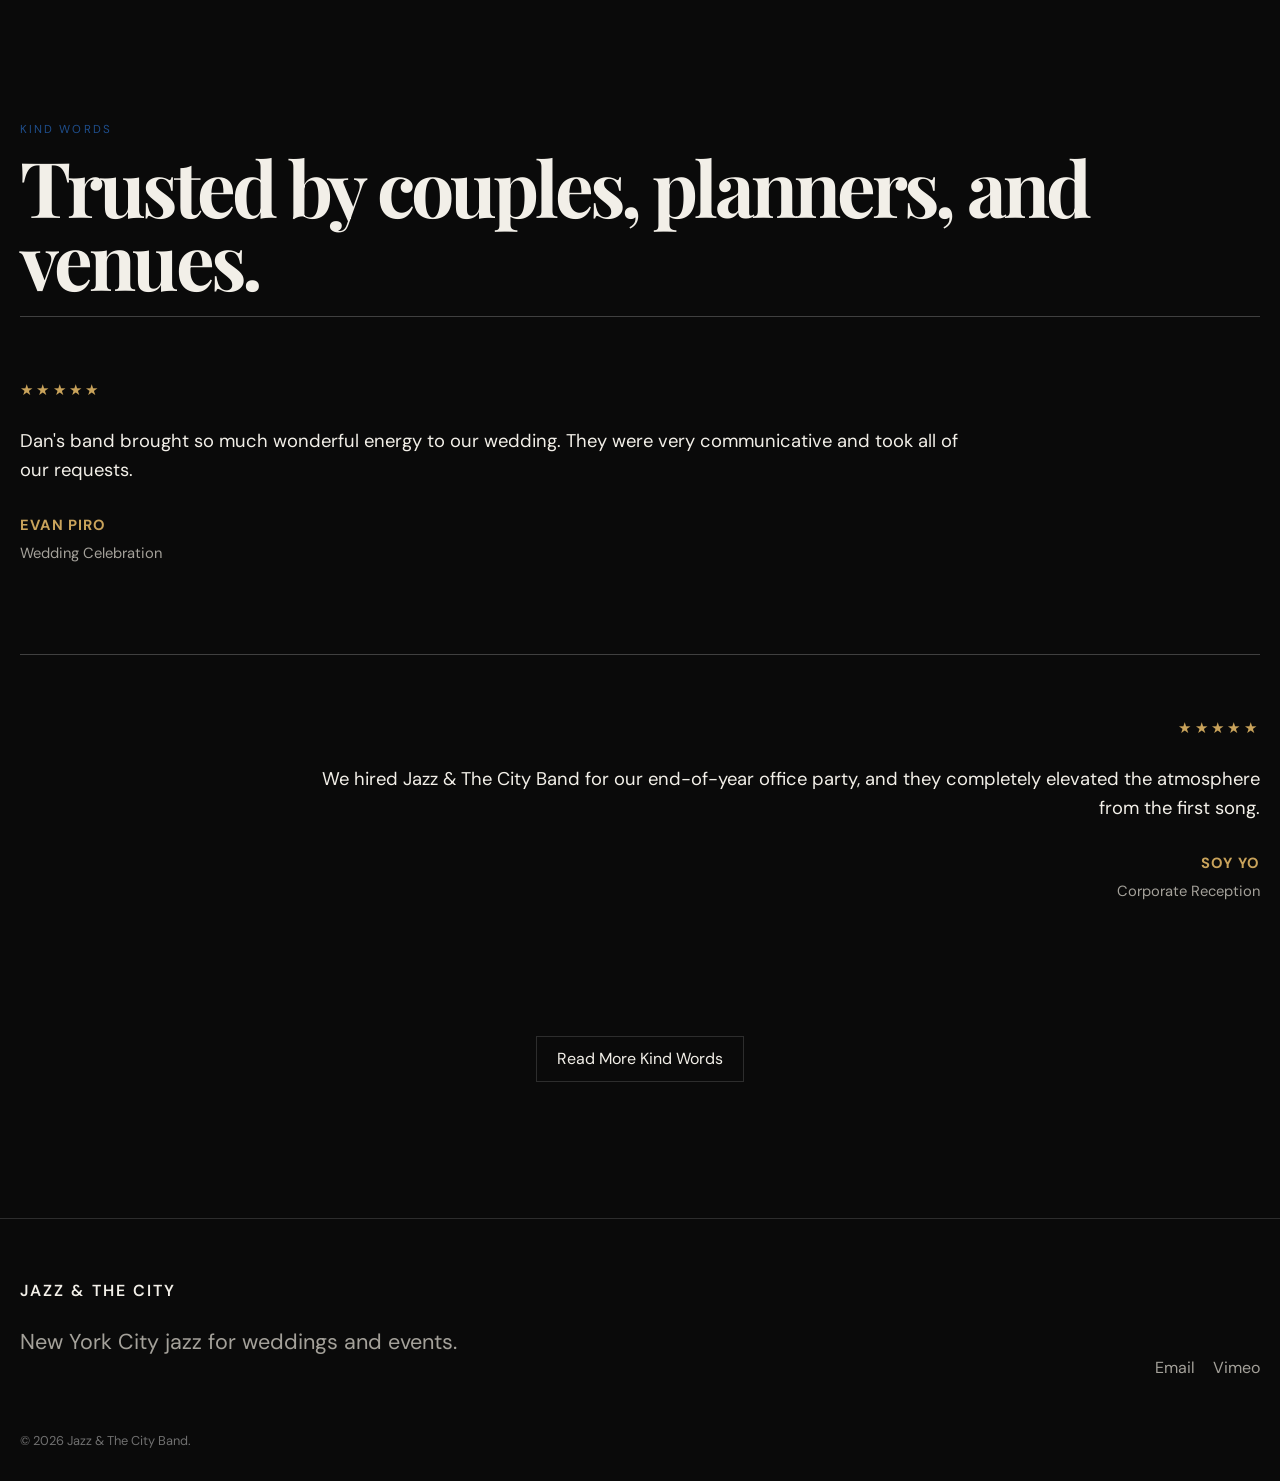
==== commit 2856e54f: "Update marquee text to include 'Jazz for Dancing'" ====
--- a/index.html
+++ b/index.html
@@ -284,7 +284,7 @@
     >
       <div class="marquee-track">
         <span>
-          WEDDINGS — COCKTAIL HOURS — CORPORATE EVENTS
+          WEDDINGS — COCKTAIL HOURS — JAZZ FOR DANCING — CORPORATE EVENTS
         </span>
 
         <span>
@@ -292,7 +292,7 @@
         </span>
 
         <span aria-hidden="true">
-          WEDDINGS — COCKTAIL HOURS — CORPORATE EVENTS
+           WEDDINGS — COCKTAIL HOURS — JAZZ FOR DANCING — CORPORATE EVENTS
         </span>
 
         <span aria-hidden="true">
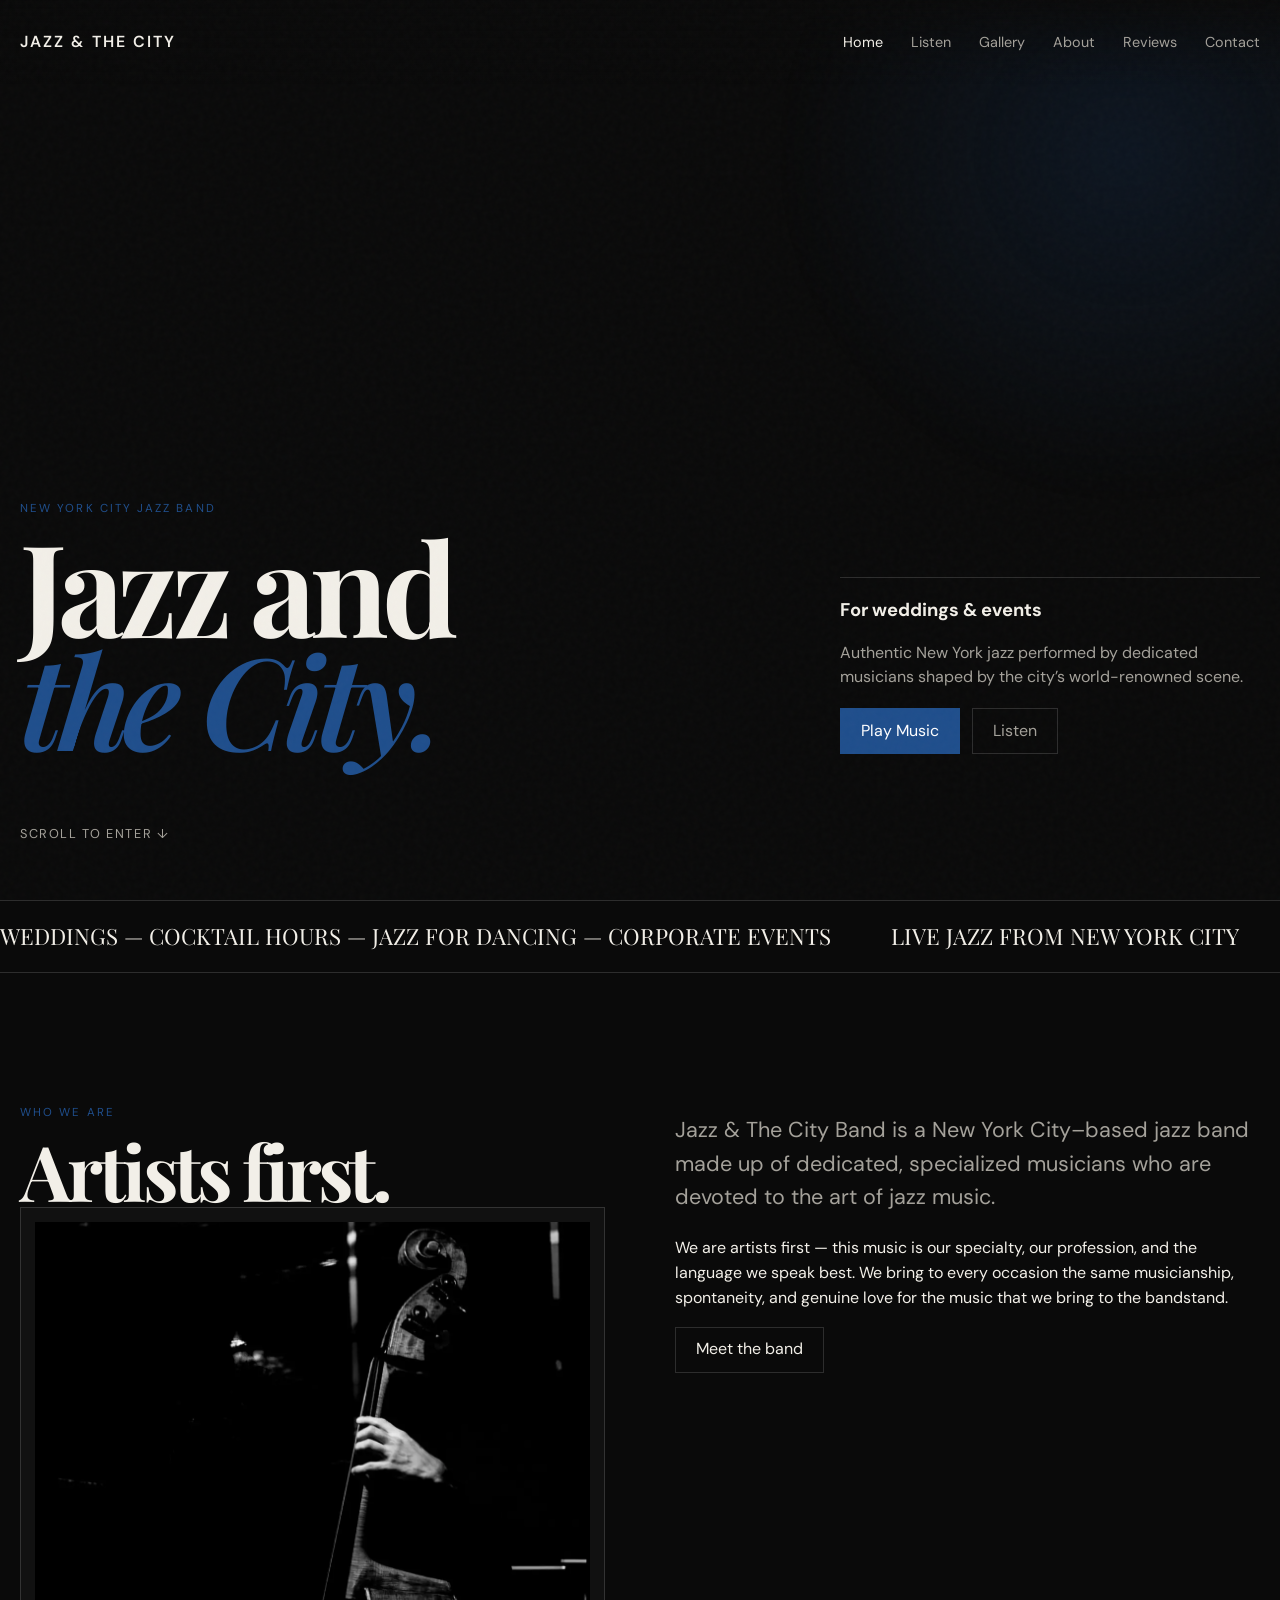
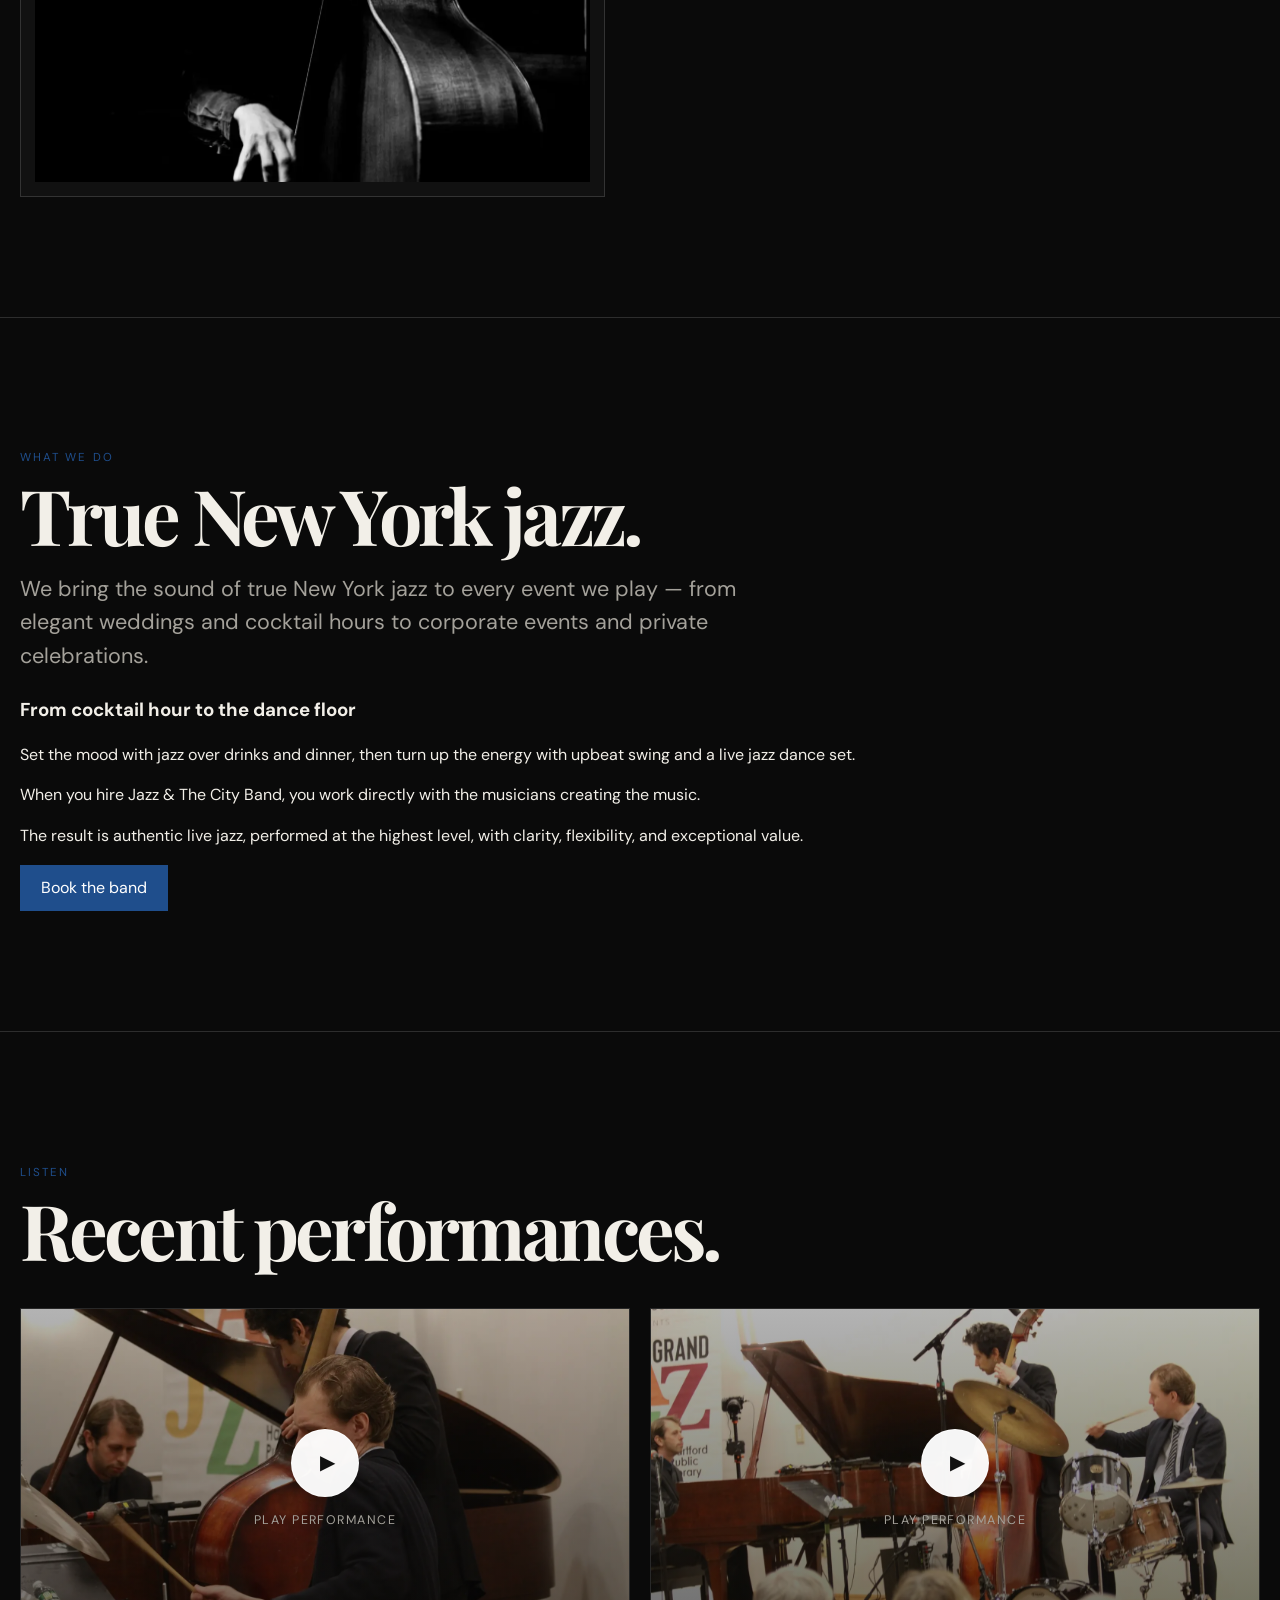
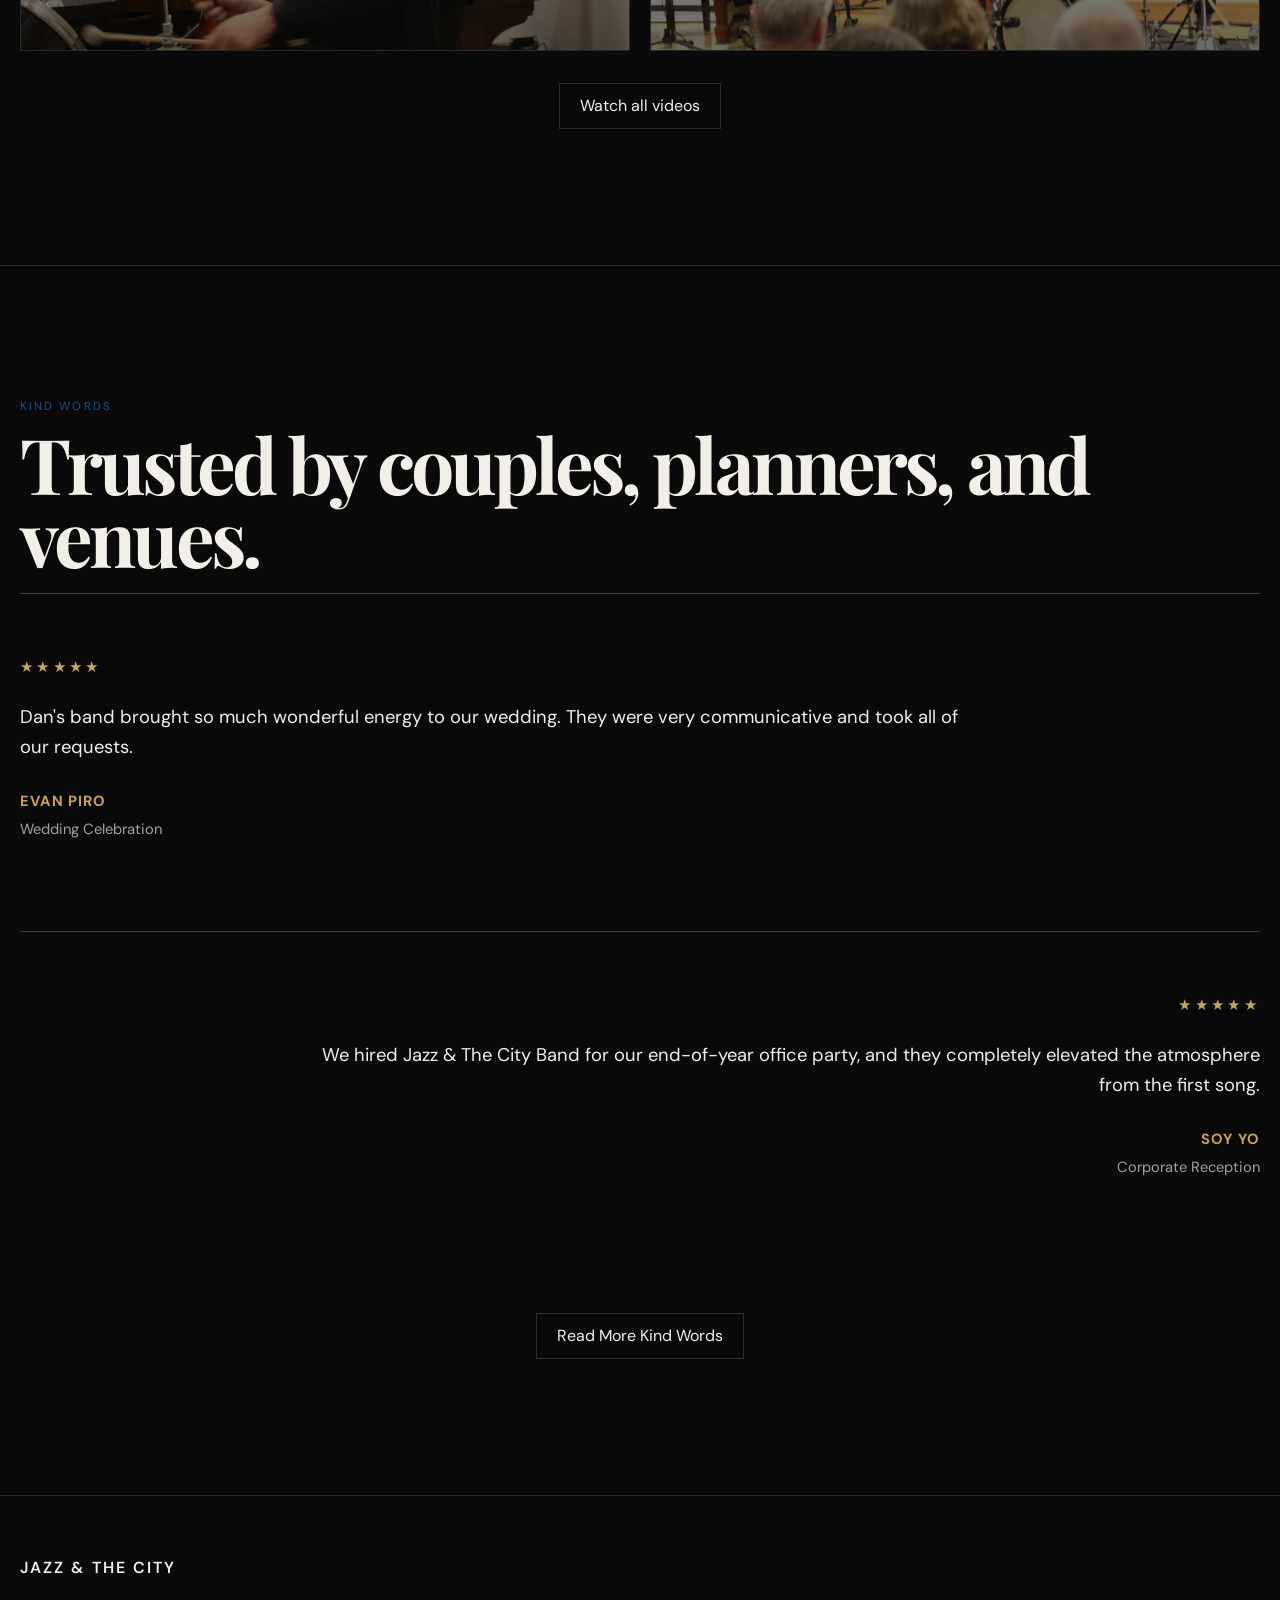
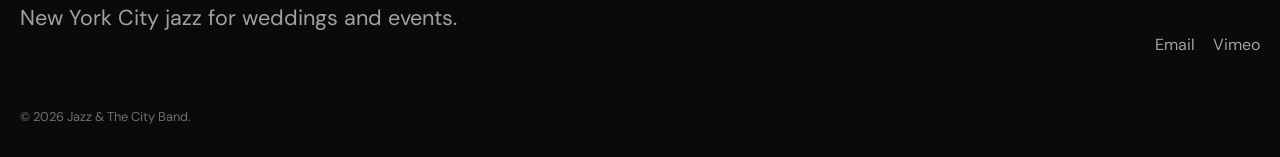
==== commit 43a8b3ee: "Add photo card for upright bass player Added a photo card for an upright bass player and modified th" ====
--- a/index.html
+++ b/index.html
@@ -314,33 +314,8 @@
           >
             Artists first.
           </h2>
-        </div>
-
-        <div class="reveal">
-          <p class="lead">
-            Jazz & The City Band is a New York City–based jazz band made up of dedicated, specialized musicians who are devoted to the art of jazz music.
-          </p>
-
-          <p>
-            We are artists first — this music is our specialty, our profession, and the language we speak best. We bring to every occasion the same musicianship, spontaneity, and genuine love for the music that we bring to the bandstand.
-          </p>
-
-          <a
-            class="btn"
-            href="about.html"
-          >
-            Meet the band
-          </a>
-        </div>
-      </div>
-    </section>
-
-    <section
-      class="rule"
-      aria-labelledby="what-we-do-heading"
-    >
-      <div class="container split">
-        <div class="photo-card reveal">
+          
+          <div class="photo-card reveal">
           <img
             src="assets/images/upright-bass-black-and-white.webp"
             width="1125"
@@ -350,6 +325,33 @@
             decoding="async"
           >
         </div>
+        </div>
+
+        <div class="reveal">
+          <p class="lead">
+            Jazz & The City Band is a New York City–based jazz band made up of dedicated, specialized musicians who are devoted to the art of jazz music.
+          </p>
+
+          <p>
+            We are artists first — this music is our specialty, our profession, and the language we speak best. We bring to every occasion the same musicianship, spontaneity, and genuine love for the music that we bring to the bandstand.
+          </p>
+
+          <a
+            class="btn"
+            href="about.html"
+          >
+            Meet the band
+          </a>
+        </div>
+      </div>
+    </section>
+
+    <section
+      class="rule"
+      aria-labelledby="what-we-do-heading"
+    >
+      <div class="container">
+        
 
         <div class="reveal">
           <p class="eyebrow">
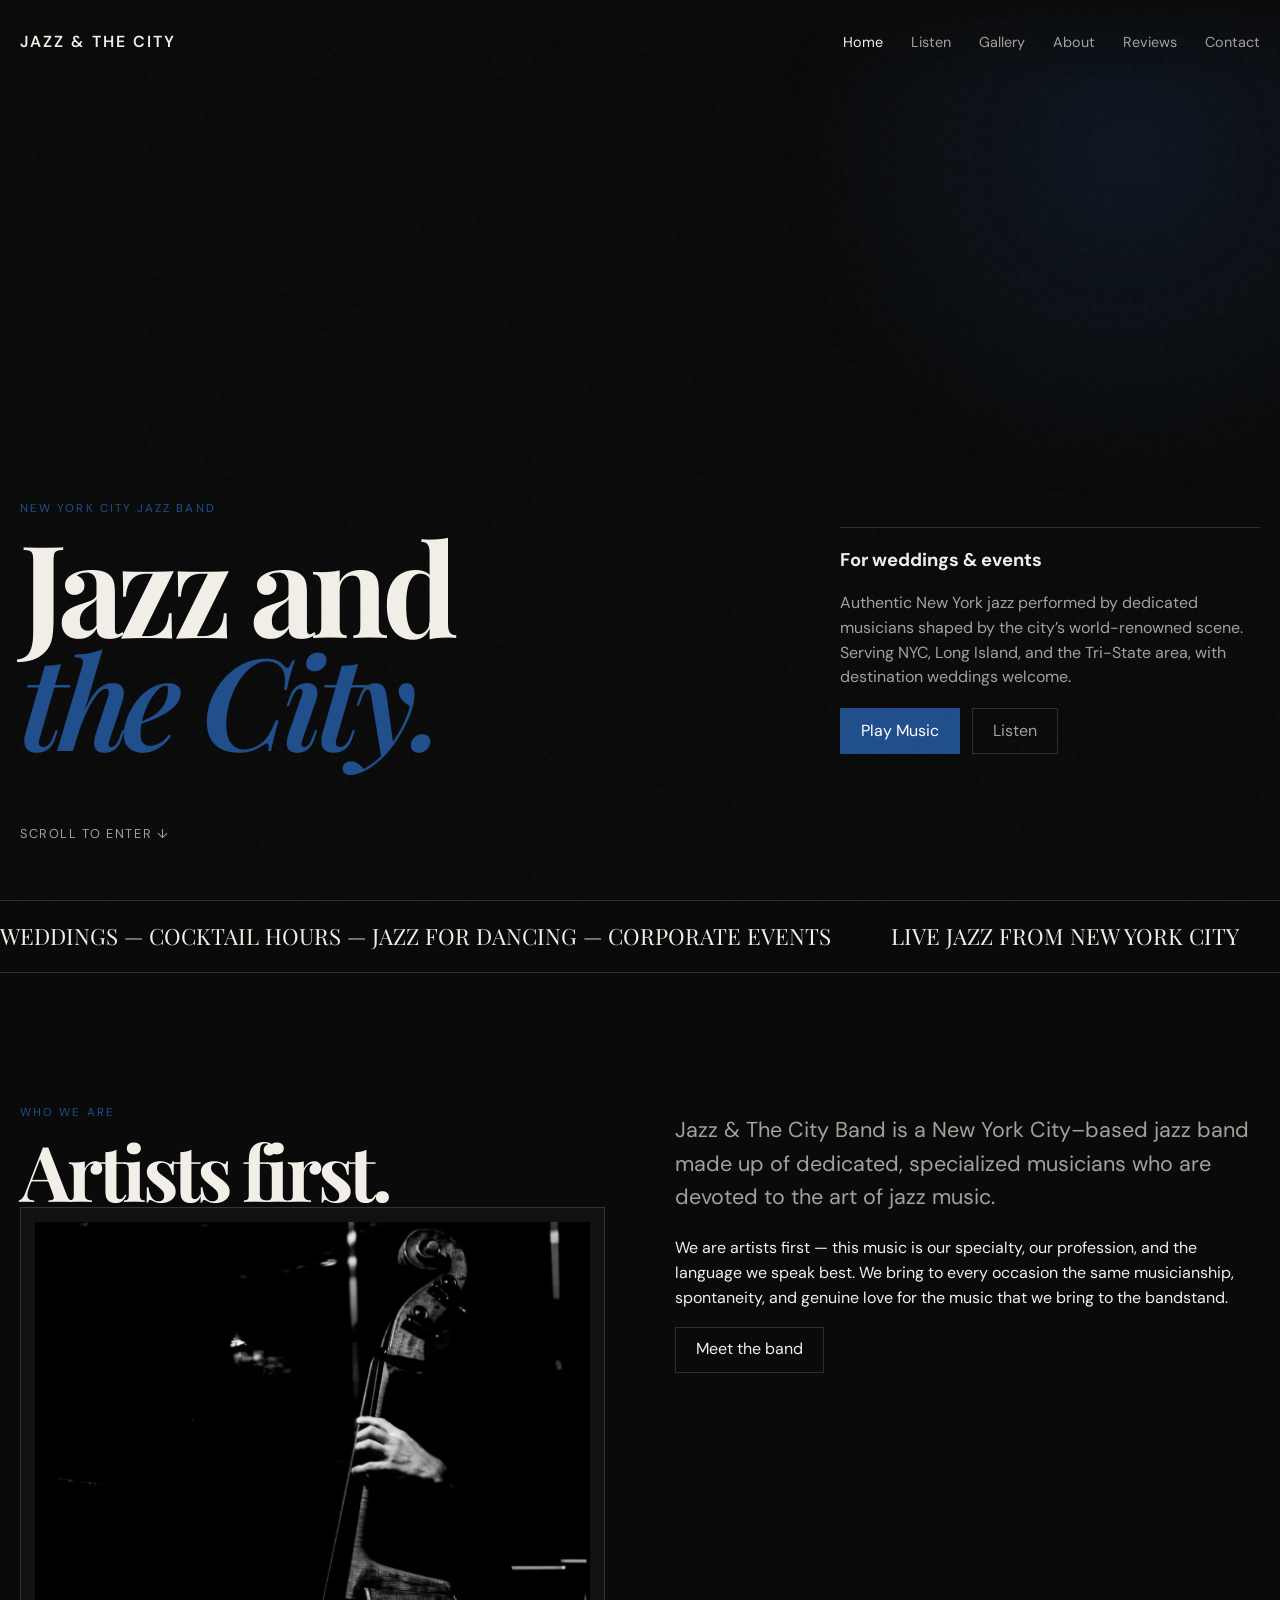
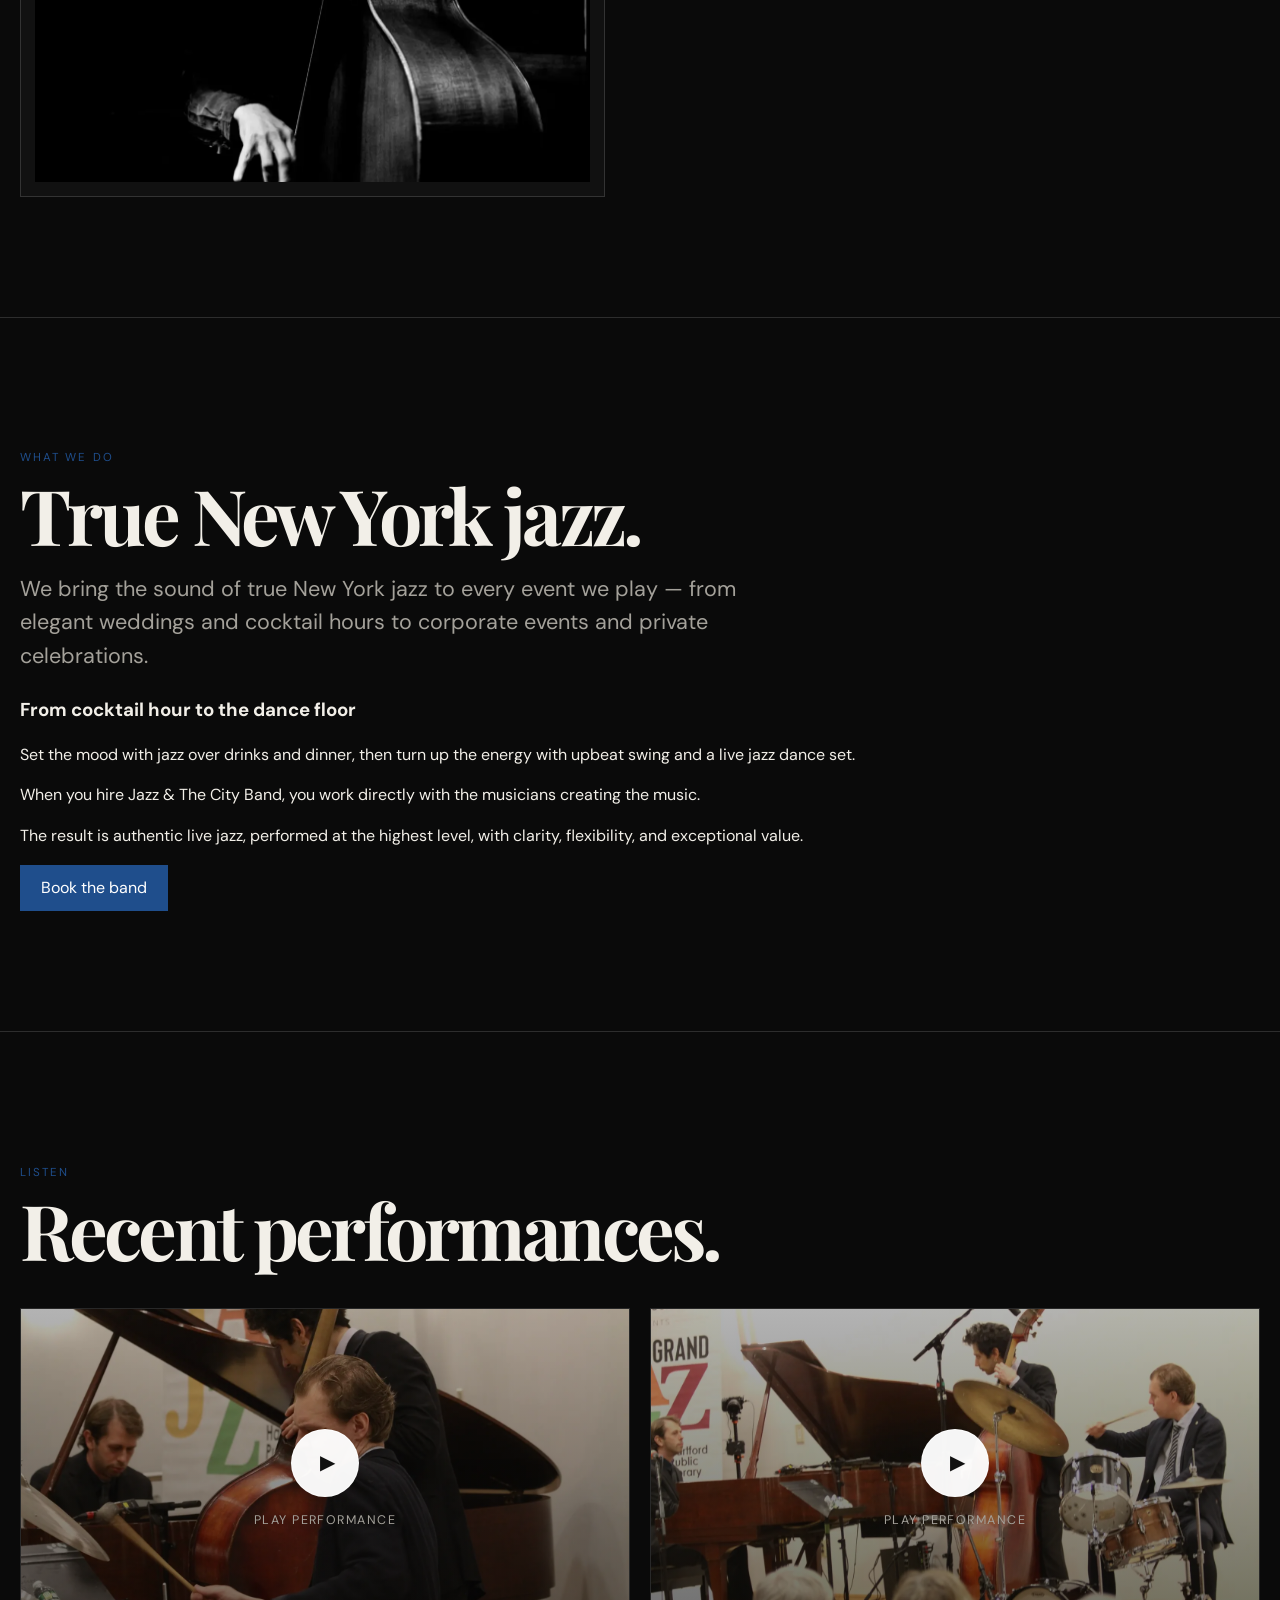
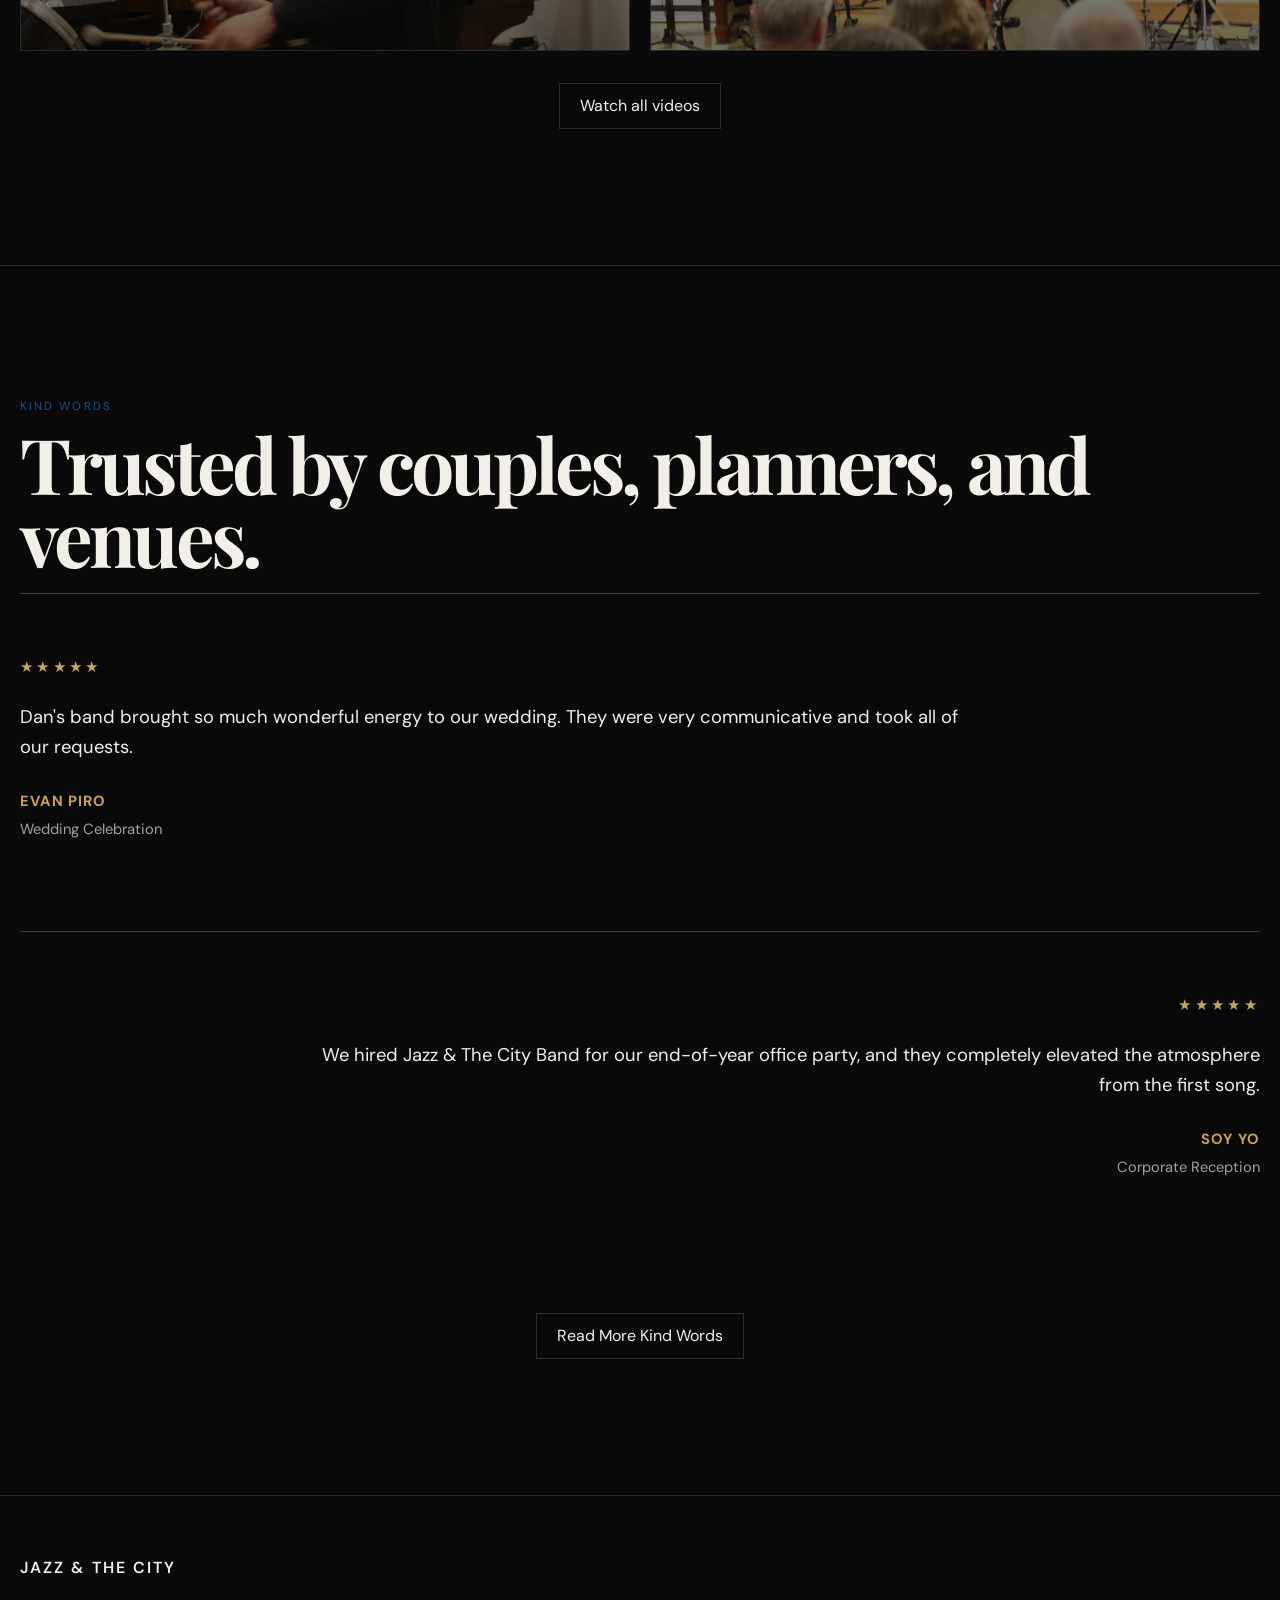
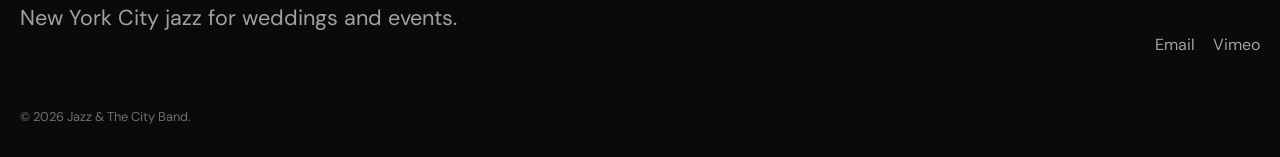
==== commit 75c2c34b: "Correct sitemap namespace and add service areas and social preview metadata" ====
--- a/index.html
+++ b/index.html
@@ -57,7 +57,7 @@
   <!-- Social sharing metadata -->
   <meta
     name="twitter:card"
-    content="summary"
+    content="summary_large_image"
   >
 
   <meta
@@ -157,6 +157,13 @@
 >
 
 <link rel="stylesheet" href="assets/css/styles.css">
+  <meta property="og:image" content="https://jazzandthecityband.com/assets/images/jazz-band-wedding-reception.webp">
+  <meta property="og:image:type" content="image/webp">
+  <meta property="og:image:width" content="1224">
+  <meta property="og:image:height" content="816">
+  <meta property="og:image:alt" content="Jazz &amp; The City Band performing among guests at a wedding reception">
+  <meta name="twitter:image" content="https://jazzandthecityband.com/assets/images/jazz-band-wedding-reception.webp">
+  <meta name="twitter:image:alt" content="Jazz &amp; The City Band performing among guests at a wedding reception">
 </head>
 
 <body>
@@ -238,7 +245,7 @@
             </strong>
 
             <p>
-              Authentic New York jazz performed by dedicated musicians shaped by the city’s world-renowned scene.
+              Authentic New York jazz performed by dedicated musicians shaped by the city’s world-renowned scene. Serving NYC, Long Island, and the Tri-State area, with destination weddings welcome.
             </p>
 
             <div class="hero-actions">
